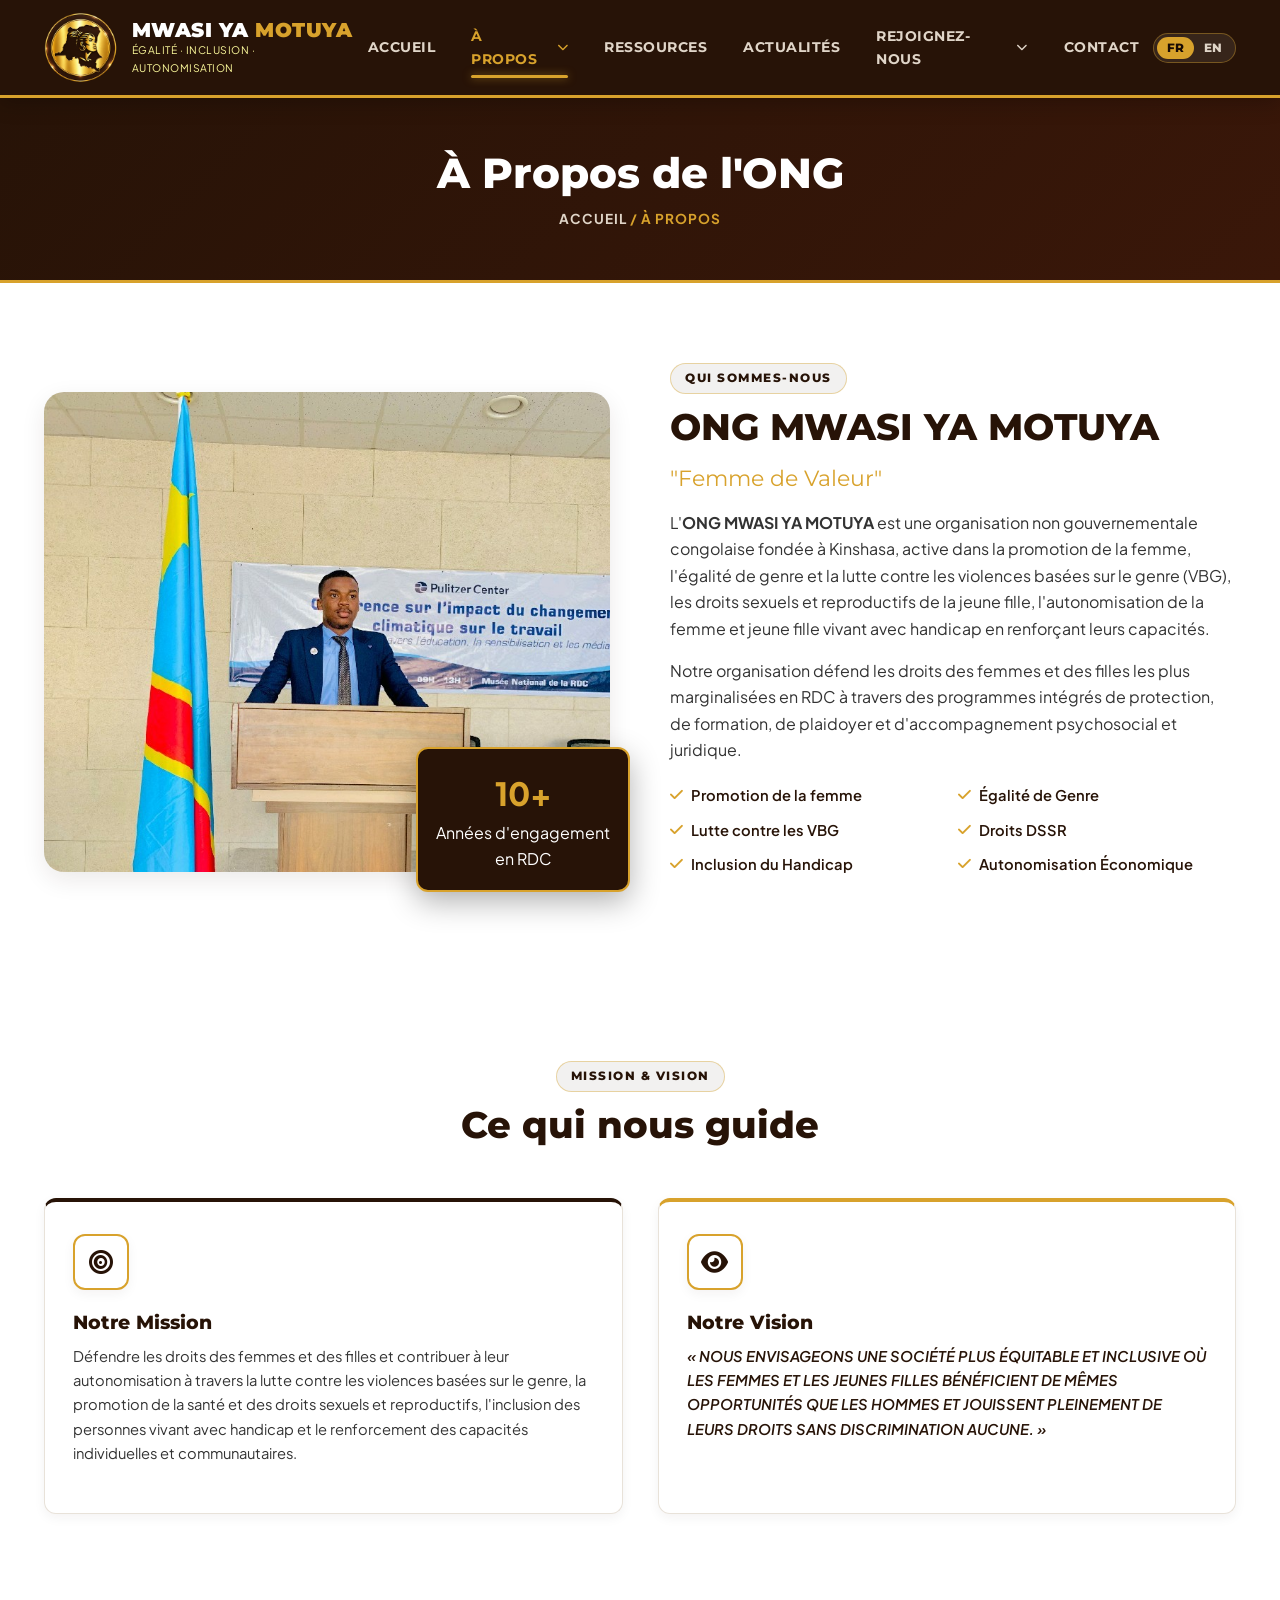
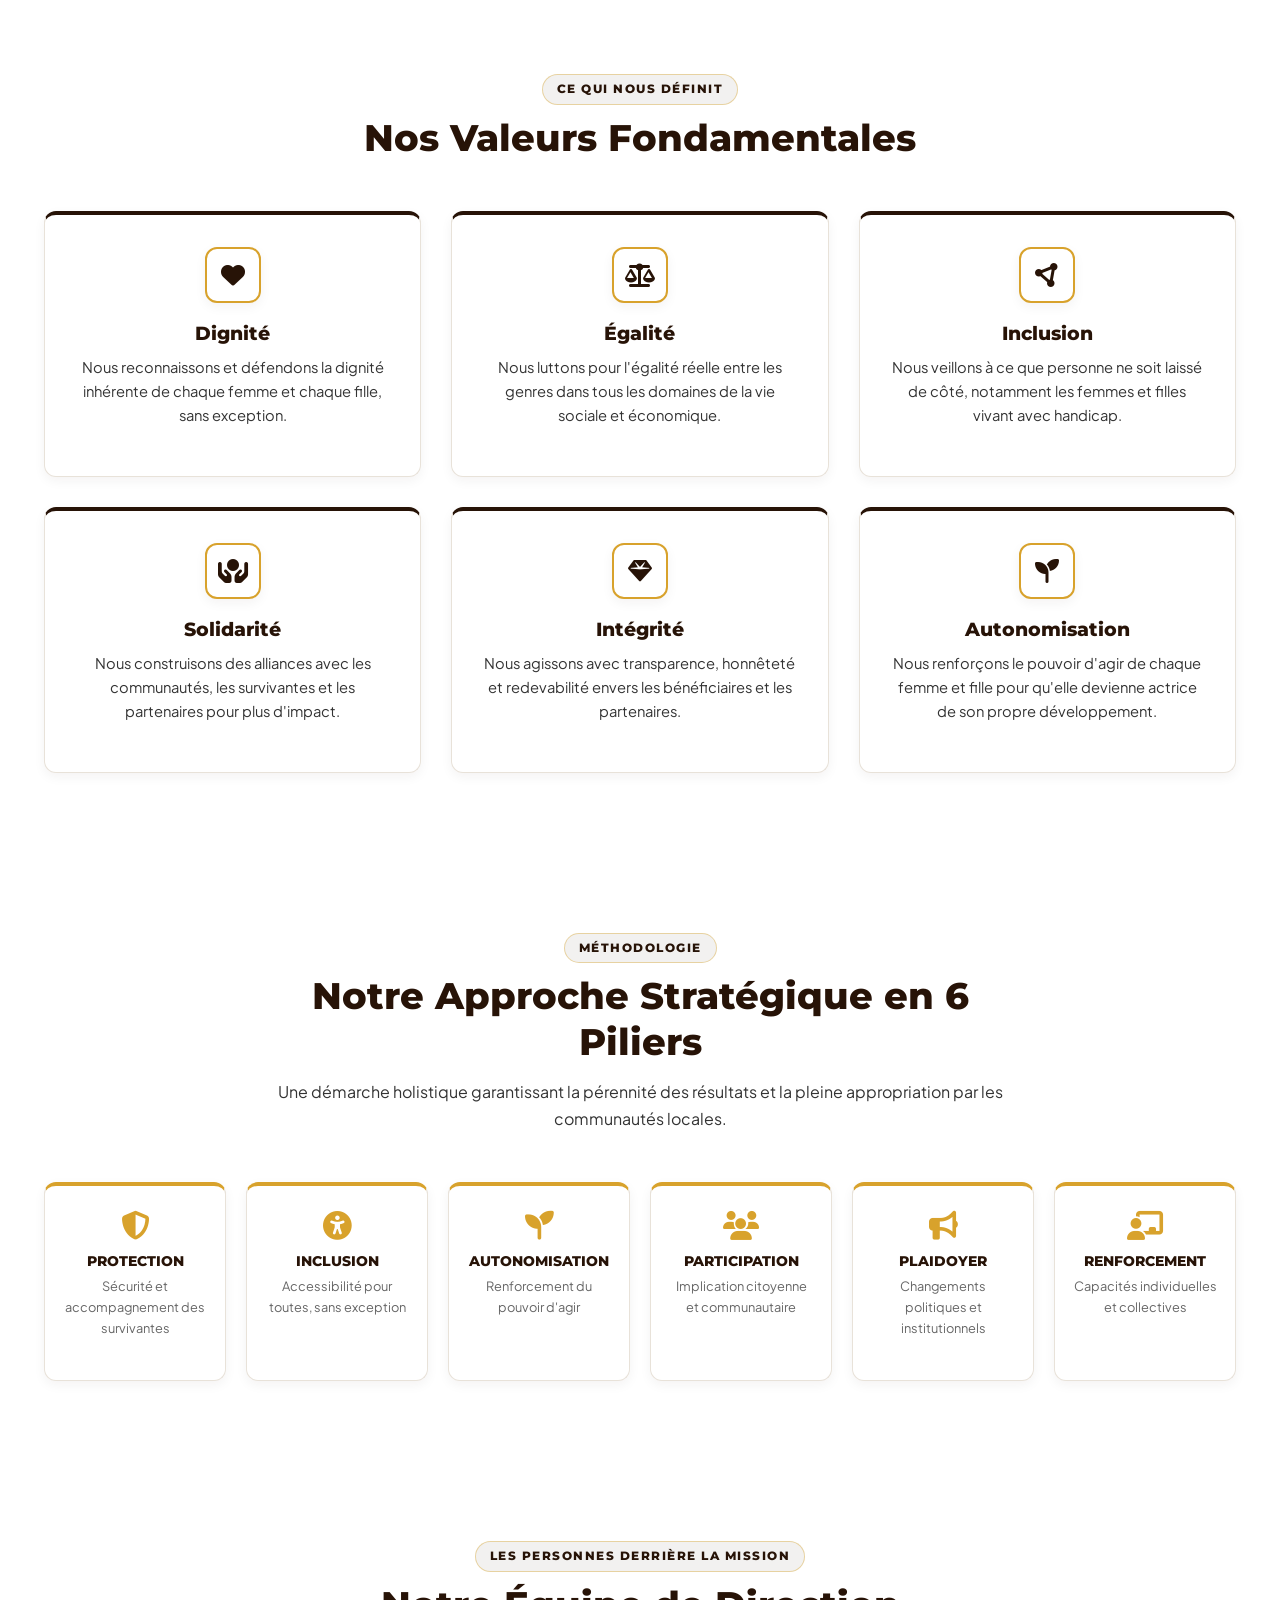
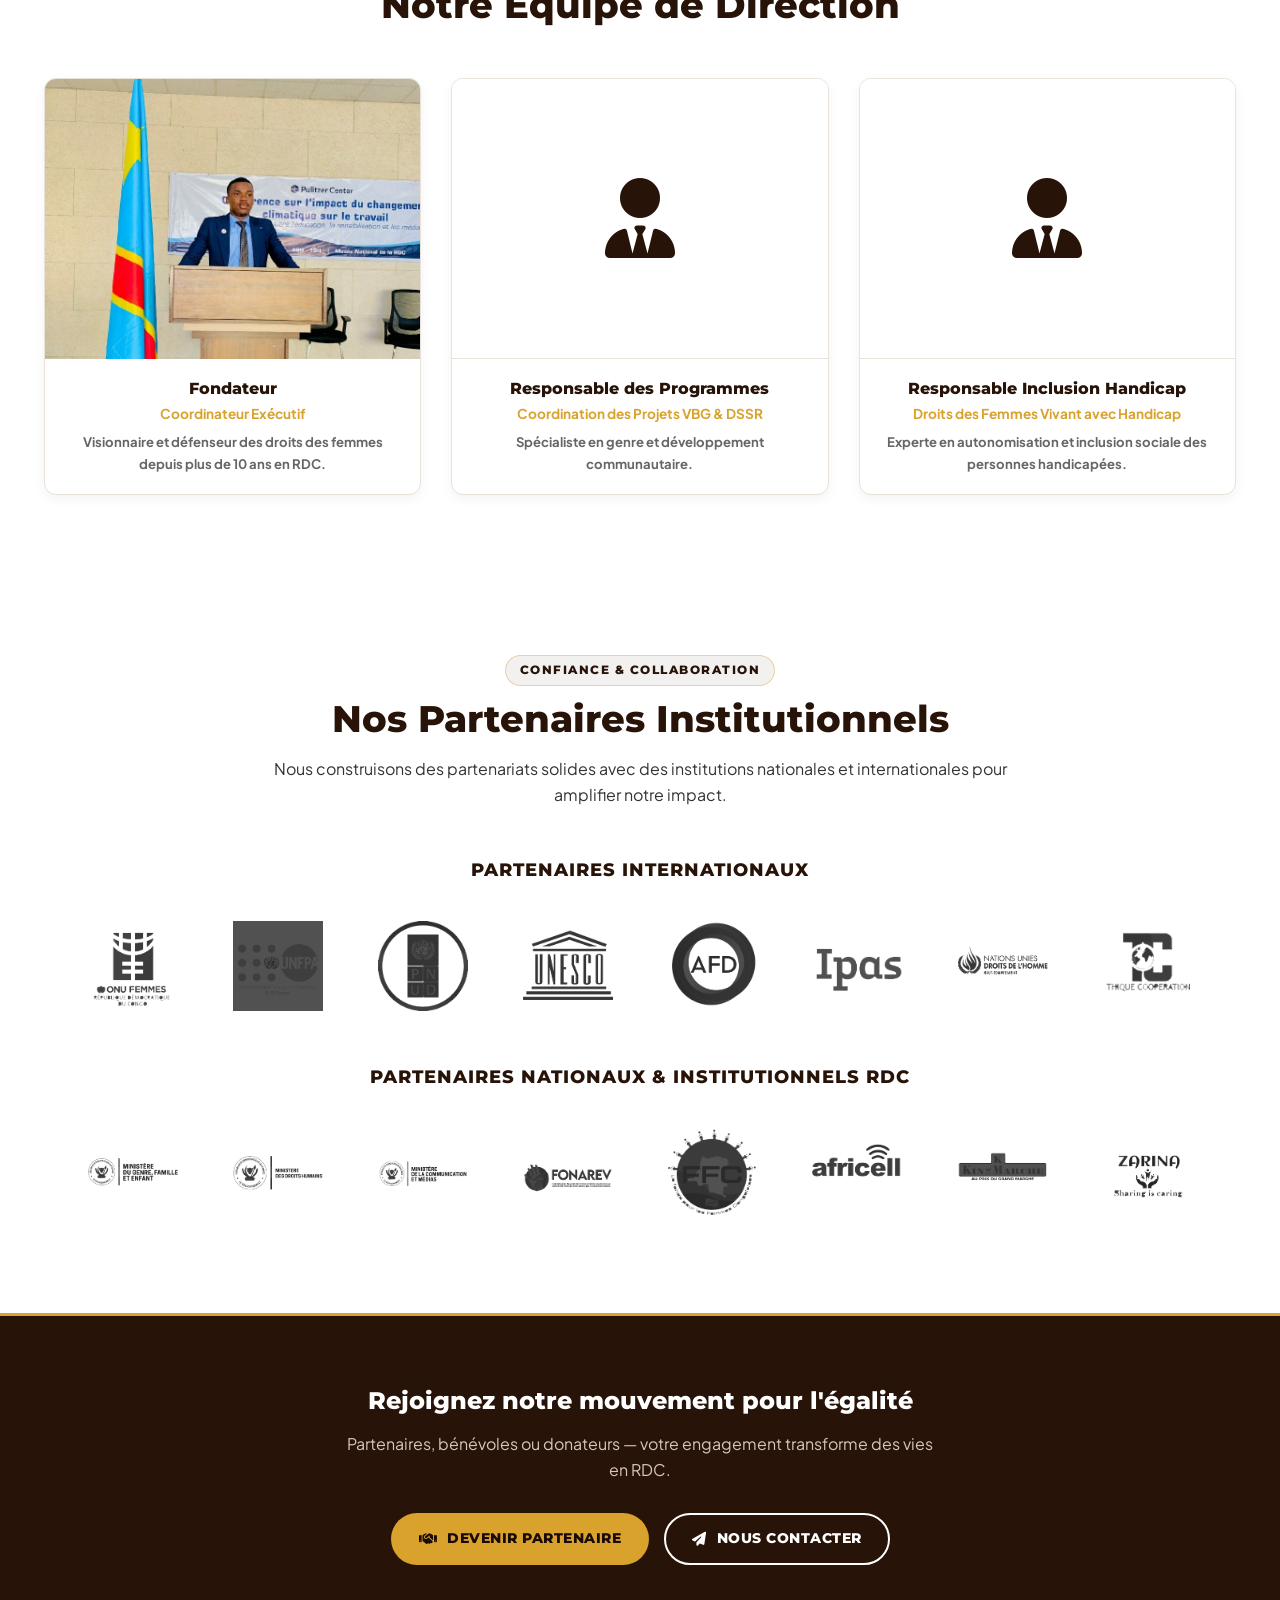
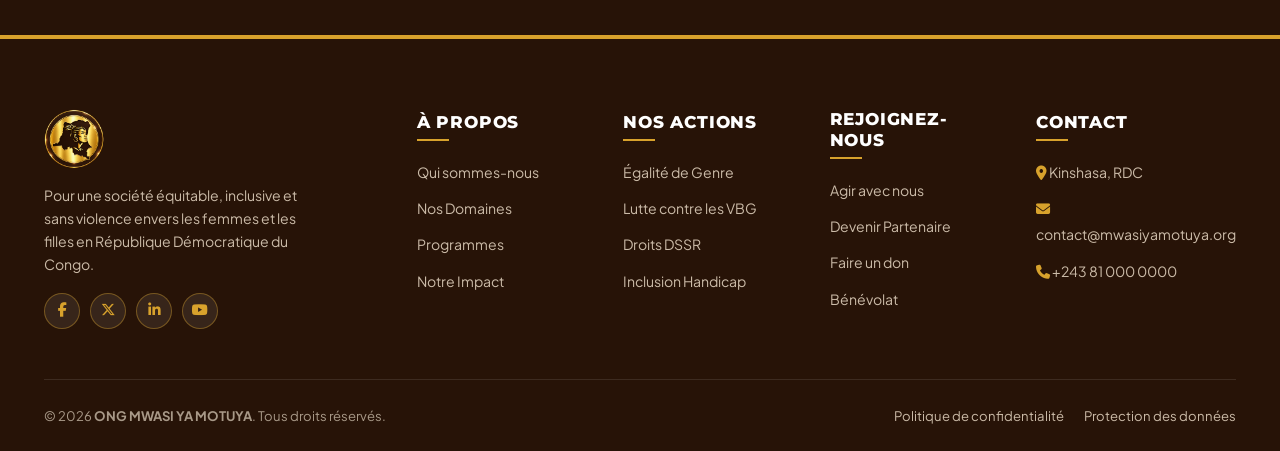
==== a-propos.html @ 6115a267 "Premier commit" ====
<!DOCTYPE html>
<html lang="fr">
<head>
  <meta charset="UTF-8">
  <meta name="viewport" content="width=device-width, initial-scale=1.0">
  <title>À Propos — ONG MWASI YA MOTUYA</title>
  <meta name="description" content="Découvrez l'histoire, la mission, la vision, les valeurs et l'équipe de l'ONG MWASI YA MOTUYA active pour les droits des femmes en RDC.">
  <link rel="icon" type="image/x-icon" href="ico/logo.ico">
  <link rel="preconnect" href="https://fonts.googleapis.com">
  <link rel="preconnect" href="https://fonts.gstatic.com" crossorigin>
  <link href="https://fonts.googleapis.com/css2?family=Montserrat:wght@400;500;600;700;800;900&family=Plus+Jakarta+Sans:wght@300;400;500;600;700&display=swap" rel="stylesheet">
  <link rel="stylesheet" href="https://cdnjs.cloudflare.com/ajax/libs/font-awesome/6.5.1/css/all.min.css">
  <link rel="stylesheet" href="css/styles.css">
  <link rel="stylesheet" href="css/components.css">
</head>
<body>

<!-- STICKY NAVBAR -->
<header class="site-header">
  <div class="container">
    <nav class="navbar">
      <a href="index.html" class="brand-logo">
        <img src="logo/logo.png" alt="ONG MWASI YA MOTUYA">
        <div>
          <div class="brand-title">MWASI YA <span>MOTUYA</span></div>
          <div style="font-size:0.65rem;color:var(--color-accent);text-transform:uppercase;letter-spacing:0.5px;">Égalité · Inclusion · Autonomisation</div>
        </div>
      </a>

      <ul class="nav-menu" id="navMenu">
        <li class="nav-item"><a href="index.html" class="nav-link">Accueil</a></li>
        
        <!-- MENU DROPDOWN À PROPOS -->
        <li class="nav-item has-dropdown">
          <a href="a-propos.html" class="nav-link active">
            À Propos <i class="fa-solid fa-chevron-down" style="font-size:0.7rem;margin-left:4px;"></i>
          </a>
          <ul class="dropdown-menu">
            <li><a href="a-propos.html" class="dropdown-link active">Qui sommes-nous</a></li>
            <li><a href="nos-domaines.html" class="dropdown-link">Nos Domaines</a></li>
            <li><a href="programmes.html" class="dropdown-link">Programmes</a></li>
            <li><a href="notre-impact.html" class="dropdown-link">Notre Impact</a></li>
          </ul>
        </li>

        <li class="nav-item"><a href="ressources.html" class="nav-link">Ressources</a></li>
        <li class="nav-item"><a href="actualites.html" class="nav-link">Actualités</a></li>
        
        <!-- MENU DROPDOWN REJOIGNEZ-NOUS -->
        <li class="nav-item has-dropdown">
          <a href="agir.html" class="nav-link">
            Rejoignez-nous <i class="fa-solid fa-chevron-down" style="font-size:0.7rem;margin-left:4px;"></i>
          </a>
          <ul class="dropdown-menu">
            <li><a href="agir.html" class="dropdown-link">Agir avec nous</a></li>
            <li><a href="partenaire.html" class="dropdown-link">Devenir Partenaire</a></li>
          </ul>
        </li>

        <li class="nav-item"><a href="contact.html" class="nav-link">Contact</a></li>
      </ul>

      <div style="display:flex;gap:12px;align-items:center;">
        <div class="lang-switcher">
          <button class="lang-btn active" data-lang="fr">FR</button>
          <button class="lang-btn" data-lang="en">EN</button>
        </div>
        <button class="mobile-toggle" id="mobileToggle" aria-label="Menu">
          <i class="fa-solid fa-bars"></i>
        </button>
      </div>
    </nav>
  </div>
</header>

<div class="page-banner">
  <div class="container">
    <h1>À Propos de l'ONG</h1>
    <div class="breadcrumb"><a href="index.html">Accueil</a> / À Propos</div>
  </div>
</div>

<!-- QUI SOMMES-NOUS -->
<section class="section-padding" id="qui">
  <div class="container">
    <div class="about-grid">
      <div class="about-img-wrap">
        <img src="img/Fondateur et Coordinateur exécutif.jpg" alt="Fondateur et Coordinateur Exécutif" style="height:480px;">
        <div class="about-badge">
          <span class="num">10+</span>
          <span>Années d'engagement<br>en RDC</span>
        </div>
      </div>
      <div>
        <span class="section-subtitle">Qui sommes-nous</span>
        <h2 class="section-title" style="text-align:left;">ONG MWASI YA MOTUYA<br><small style="font-size:0.6em;font-weight:400;color:var(--color-secondary);">"Femme de Valeur"</small></h2>
        <p>L'<strong>ONG MWASI YA MOTUYA</strong> est une organisation non gouvernementale congolaise fondée à Kinshasa, active dans la promotion de la femme, l'égalité de genre et la lutte contre les violences basées sur le genre (VBG), les droits sexuels et reproductifs de la jeune fille, l'autonomisation de la femme et jeune fille vivant avec handicap en renforçant leurs capacités.</p>
        <p>Notre organisation défend les droits des femmes et des filles les plus marginalisées en RDC à travers des programmes intégrés de protection, de formation, de plaidoyer et d'accompagnement psychosocial et juridique.</p>
        <ul class="about-check-list">
          <li><i class="fa-solid fa-check"></i> Promotion de la femme</li>
          <li><i class="fa-solid fa-check"></i> Égalité de Genre</li>
          <li><i class="fa-solid fa-check"></i> Lutte contre les VBG</li>
          <li><i class="fa-solid fa-check"></i> Droits DSSR</li>
          <li><i class="fa-solid fa-check"></i> Inclusion du Handicap</li>
          <li><i class="fa-solid fa-check"></i> Autonomisation Économique</li>
        </ul>
      </div>
    </div>
  </div>
</section>

<!-- MISSION & VISION -->
<section class="section-padding" id="mission">
  <div class="container">
    <div class="section-header">
      <span class="section-subtitle">Mission & Vision</span>
      <h2 class="section-title">Ce qui nous guide</h2>
    </div>
    <div class="grid-2">
      <div class="card-item" style="border-top:4px solid var(--color-primary);">
        <div class="card-icon"><i class="fa-solid fa-bullseye"></i></div>
        <h3>Notre Mission</h3>
        <p>Défendre les droits des femmes et des filles et contribuer à leur autonomisation à travers la lutte contre les violences basées sur le genre, la promotion de la santé et des droits sexuels et reproductifs, l'inclusion des personnes vivant avec handicap et le renforcement des capacités individuelles et communautaires.</p>
      </div>
      <div class="card-item" style="border-top:4px solid var(--color-secondary);">
        <div class="card-icon" style="border-color:var(--color-secondary);"><i class="fa-solid fa-eye"></i></div>
        <h3>Notre Vision</h3>
        <p style="font-style:italic;color:var(--color-text-dark);font-weight:600;">« NOUS ENVISAGEONS UNE SOCIÉTÉ PLUS ÉQUITABLE ET INCLUSIVE OÙ LES FEMMES ET LES JEUNES FILLES BÉNÉFICIENT DE MÊMES OPPORTUNITÉS QUE LES HOMMES ET JOUISSENT PLEINEMENT DE LEURS DROITS SANS DISCRIMINATION AUCUNE. »</p>
      </div>
    </div>
  </div>
</section>

<!-- VALEURS -->
<section class="section-padding" id="valeurs">
  <div class="container">
    <div class="section-header">
      <span class="section-subtitle">Ce qui nous définit</span>
      <h2 class="section-title">Nos Valeurs Fondamentales</h2>
    </div>
    <div class="grid-3">
      <div class="card-item" style="text-align:center;">
        <div class="card-icon" style="margin:0 auto 18px auto;"><i class="fa-solid fa-heart"></i></div>
        <h3>Dignité</h3>
        <p>Nous reconnaissons et défendons la dignité inhérente de chaque femme et chaque fille, sans exception.</p>
      </div>
      <div class="card-item" style="text-align:center;">
        <div class="card-icon" style="margin:0 auto 18px auto;"><i class="fa-solid fa-scale-balanced"></i></div>
        <h3>Égalité</h3>
        <p>Nous luttons pour l'égalité réelle entre les genres dans tous les domaines de la vie sociale et économique.</p>
      </div>
      <div class="card-item" style="text-align:center;">
        <div class="card-icon" style="margin:0 auto 18px auto;"><i class="fa-solid fa-circle-nodes"></i></div>
        <h3>Inclusion</h3>
        <p>Nous veillons à ce que personne ne soit laissé de côté, notamment les femmes et filles vivant avec handicap.</p>
      </div>
      <div class="card-item" style="text-align:center;">
        <div class="card-icon" style="margin:0 auto 18px auto;"><i class="fa-solid fa-hands-holding-circle"></i></div>
        <h3>Solidarité</h3>
        <p>Nous construisons des alliances avec les communautés, les survivantes et les partenaires pour plus d'impact.</p>
      </div>
      <div class="card-item" style="text-align:center;">
        <div class="card-icon" style="margin:0 auto 18px auto;"><i class="fa-solid fa-gem"></i></div>
        <h3>Intégrité</h3>
        <p>Nous agissons avec transparence, honnêteté et redevabilité envers les bénéficiaires et les partenaires.</p>
      </div>
      <div class="card-item" style="text-align:center;">
        <div class="card-icon" style="margin:0 auto 18px auto;"><i class="fa-solid fa-seedling"></i></div>
        <h3>Autonomisation</h3>
        <p>Nous renforçons le pouvoir d'agir de chaque femme et fille pour qu'elle devienne actrice de son propre développement.</p>
      </div>
    </div>
  </div>
</section>

<!-- APPROCHE EN 6 PILIERS -->
<section class="section-padding" id="approche">
  <div class="container">
    <div class="section-header">
      <span class="section-subtitle">Méthodologie</span>
      <h2 class="section-title">Notre Approche Stratégique en 6 Piliers</h2>
      <p>Une démarche holistique garantissant la pérennité des résultats et la pleine appropriation par les communautés locales.</p>
    </div>
    <div class="pillars-wrap">
      <div class="pillar-box"><i class="fa-solid fa-shield-halved"></i><h4>Protection</h4><p style="font-size:0.8rem;color:var(--color-text-muted);margin-top:6px;">Sécurité et accompagnement des survivantes</p></div>
      <div class="pillar-box"><i class="fa-solid fa-universal-access"></i><h4>Inclusion</h4><p style="font-size:0.8rem;color:var(--color-text-muted);margin-top:6px;">Accessibilité pour toutes, sans exception</p></div>
      <div class="pillar-box"><i class="fa-solid fa-seedling"></i><h4>Autonomisation</h4><p style="font-size:0.8rem;color:var(--color-text-muted);margin-top:6px;">Renforcement du pouvoir d'agir</p></div>
      <div class="pillar-box"><i class="fa-solid fa-users"></i><h4>Participation</h4><p style="font-size:0.8rem;color:var(--color-text-muted);margin-top:6px;">Implication citoyenne et communautaire</p></div>
      <div class="pillar-box"><i class="fa-solid fa-bullhorn"></i><h4>Plaidoyer</h4><p style="font-size:0.8rem;color:var(--color-text-muted);margin-top:6px;">Changements politiques et institutionnels</p></div>
      <div class="pillar-box"><i class="fa-solid fa-chalkboard-user"></i><h4>Renforcement</h4><p style="font-size:0.8rem;color:var(--color-text-muted);margin-top:6px;">Capacités individuelles et collectives</p></div>
    </div>
  </div>
</section>

<!-- ÉQUIPE -->
<section class="section-padding" id="equipe">
  <div class="container">
    <div class="section-header">
      <span class="section-subtitle">Les personnes derrière la mission</span>
      <h2 class="section-title">Notre Équipe de Direction</h2>
    </div>
    <div class="grid-3">
      <div class="team-card">
        <img src="img/Fondateur et Coordinateur exécutif.jpg" alt="Fondateur et Coordinateur Exécutif">
        <div class="team-card-info">
          <h4>Fondateur</h4>
          <p>Coordinateur Exécutif</p>
          <p style="font-size:0.82rem;color:var(--color-text-muted);margin-top:6px;">Visionnaire et défenseur des droits des femmes depuis plus de 10 ans en RDC.</p>
        </div>
      </div>
      <div class="team-card">
        <div style="height:280px;background:#ffffff;display:flex;align-items:center;justify-content:center;border-bottom:1px solid var(--border-light);">
          <i class="fa-solid fa-user-tie" style="font-size:5rem;color:var(--color-primary);"></i>
        </div>
        <div class="team-card-info">
          <h4>Responsable des Programmes</h4>
          <p>Coordination des Projets VBG & DSSR</p>
          <p style="font-size:0.82rem;color:var(--color-text-muted);margin-top:6px;">Spécialiste en genre et développement communautaire.</p>
        </div>
      </div>
      <div class="team-card">
        <div style="height:280px;background:#ffffff;display:flex;align-items:center;justify-content:center;border-bottom:1px solid var(--border-light);">
          <i class="fa-solid fa-user-tie" style="font-size:5rem;color:var(--color-primary);"></i>
        </div>
        <div class="team-card-info">
          <h4>Responsable Inclusion Handicap</h4>
          <p>Droits des Femmes Vivant avec Handicap</p>
          <p style="font-size:0.82rem;color:var(--color-text-muted);margin-top:6px;">Experte en autonomisation et inclusion sociale des personnes handicapées.</p>
        </div>
      </div>
    </div>
  </div>
</section>

<!-- PARTENAIRES -->
<section class="section-padding" id="partenaires">
  <div class="container">
    <div class="section-header">
      <span class="section-subtitle">Confiance & Collaboration</span>
      <h2 class="section-title">Nos Partenaires Institutionnels</h2>
      <p>Nous construisons des partenariats solides avec des institutions nationales et internationales pour amplifier notre impact.</p>
    </div>
    
    <div style="margin-bottom:40px;">
      <h3 style="color:var(--color-primary);font-size:1.1rem;text-transform:uppercase;letter-spacing:1px;margin-bottom:25px;text-align:center;">Partenaires Internationaux</h3>
      <div class="partners-grid-box">
        <div class="partner-card-logo"><img src="partenaire/logo onu femmes rdc.png" alt="ONU Femmes"></div>
        <div class="partner-card-logo"><img src="partenaire/logo unfpa.png" alt="UNFPA"></div>
        <div class="partner-card-logo"><img src="partenaire/pnud.png" alt="PNUD"></div>
        <div class="partner-card-logo"><img src="partenaire/logo-unesco.png" alt="UNESCO"></div>
        <div class="partner-card-logo"><img src="partenaire/AFD_logo.svg.png" alt="AFD"></div>
        <div class="partner-card-logo"><img src="partenaire/IPAS_Logo.png" alt="IPAS"></div>
        <div class="partner-card-logo"><img src="partenaire/logo nations unies droits de l homme.png" alt="UN Human Rights"></div>
        <div class="partner-card-logo"><img src="partenaire/logo thique cooperation.png" alt="Éthique Coopération"></div>
      </div>
    </div>

    <div>
      <h3 style="color:var(--color-primary);font-size:1.1rem;text-transform:uppercase;letter-spacing:1px;margin-bottom:25px;text-align:center;">Partenaires Nationaux & Institutionnels RDC</h3>
      <div class="partners-grid-box">
        <div class="partner-card-logo"><img src="partenaire/logo ministère du genre et famille rdc.png" alt="Ministère Genre RDC"></div>
        <div class="partner-card-logo"><img src="partenaire/logo-01-Min-Droits-Humains-RDC.png" alt="Min. Droits Humains"></div>
        <div class="partner-card-logo"><img src="partenaire/logo ministère communication rdc.png" alt="Min. Communication RDC"></div>
        <div class="partner-card-logo"><img src="partenaire/logo-fonarev.png" alt="FONAREV"></div>
        <div class="partner-card-logo"><img src="partenaire/logo ffc.png" alt="FFC"></div>
        <div class="partner-card-logo"><img src="partenaire/Logoafricell.png" alt="Africell"></div>
        <div class="partner-card-logo"><img src="partenaire/Logo_Kinmarche.png" alt="Kinmarche"></div>
        <div class="partner-card-logo"><img src="partenaire/logo zarina sharing is caring.png" alt="Zarina"></div>
      </div>
    </div>
  </div>
</section>

<!-- CTA BAND -->
<section class="cta-band">
  <div class="container">
    <h2>Rejoignez notre mouvement pour l'égalité</h2>
    <p>Partenaires, bénévoles ou donateurs — votre engagement transforme des vies en RDC.</p>
    <div style="display:flex;justify-content:center;gap:15px;flex-wrap:wrap;">
      <a href="partenaire.html" class="btn btn-gold"><i class="fa-solid fa-handshake"></i> Devenir partenaire</a>
      <a href="contact.html" class="btn btn-outline-light"><i class="fa-solid fa-paper-plane"></i> Nous contacter</a>
    </div>
  </div>
</section>

<!-- FOOTER -->
<footer class="site-footer">
  <div class="container">
    <div class="footer-grid">
      <div>
        <img src="logo/logo.png" alt="ONG MWASI YA MOTUYA" style="height:60px;margin-bottom:15px;">
        <p style="font-size:0.88rem;color:#cbbba8;max-width:280px;">Pour une société équitable, inclusive et sans violence envers les femmes et les filles en République Démocratique du Congo.</p>
        <div class="social-links" style="margin-top:15px;">
          <a href="#" class="social-btn"><i class="fa-brands fa-facebook-f"></i></a>
          <a href="#" class="social-btn"><i class="fa-brands fa-x-twitter"></i></a>
          <a href="#" class="social-btn"><i class="fa-brands fa-linkedin-in"></i></a>
          <a href="#" class="social-btn"><i class="fa-brands fa-youtube"></i></a>
        </div>
      </div>
      <div><h4>À Propos</h4><ul class="footer-links"><li><a href="a-propos.html">Qui sommes-nous</a></li><li><a href="nos-domaines.html">Nos Domaines</a></li><li><a href="programmes.html">Programmes</a></li><li><a href="notre-impact.html">Notre Impact</a></li></ul></div>
      <div><h4>Nos Actions</h4><ul class="footer-links"><li><a href="nos-domaines.html">Égalité de Genre</a></li><li><a href="nos-domaines.html#vbg">Lutte contre les VBG</a></li><li><a href="nos-domaines.html#dssr">Droits DSSR</a></li><li><a href="nos-domaines.html#handicap">Inclusion Handicap</a></li></ul></div>
      <div><h4>Rejoignez-nous</h4><ul class="footer-links"><li><a href="agir.html">Agir avec nous</a></li><li><a href="partenaire.html">Devenir Partenaire</a></li><li><a href="agir.html#don">Faire un don</a></li><li><a href="agir.html#benevole">Bénévolat</a></li></ul></div>
      <div><h4>Contact</h4><ul class="footer-links"><li><a href="contact.html"><i class="fa-solid fa-location-dot" style="color:var(--color-secondary);"></i> Kinshasa, RDC</a></li><li><a href="mailto:contact@mwasiyamotuya.org"><i class="fa-solid fa-envelope" style="color:var(--color-secondary);"></i> contact@mwasiyamotuya.org</a></li><li><a href="tel:+243810000000"><i class="fa-solid fa-phone" style="color:var(--color-secondary);"></i> +243 81 000 0000</a></li></ul></div>
    </div>
    <div class="footer-bottom">
      <span>© 2026 <strong>ONG MWASI YA MOTUYA</strong>. Tous droits réservés.</span>
      <div style="display:flex;gap:20px;flex-wrap:wrap;"><a href="#" style="color:#cbbba8;font-size:0.82rem;">Politique de confidentialité</a><a href="#" style="color:#cbbba8;font-size:0.82rem;">Protection des données</a></div>
    </div>
  </div>
</footer>
<script src="js/main.js"></script>
</body>
</html>
---- css/styles.css ----
/* ==========================================================================
   ONG MWASI YA MOTUYA — MAIN DESIGN SYSTEM & STYLES (PANZI STYLE)
   ========================================================================== */

:root {
  /* COLOR PALETTE */
  --color-primary: #271307;      /* Dominant deep ebony brown */
  --color-primary-dark: #190b04; /* Darker primary for contrast */
  --color-secondary: #d8a22c;    /* Gold secondary */
  --color-secondary-light: #e5b74c;
  --color-accent: #fcf99b;       /* Soft bright yellow accent */

  /* NEUTRALS — WHITE BACKGROUND CONSTRAINTS */
  --color-bg-page: #ffffff;      /* Pure white for all pages */
  --color-bg-alt: #ffffff;       /* Enforced white across all sections */
  --color-bg-card: #ffffff;      /* White card backgrounds */
  
  --color-text-dark: #271307;    /* Deep ebony text for maximum legibility */
  --color-text-body: #333333;    /* Clean dark grey body text */
  --color-text-muted: #666666;   /* Subtle muted text */
  --color-text-light: #ffffff;   /* Text on dark headers/footers */

  --border-light: #e8e2d9;
  --border-gold: rgba(216, 162, 44, 0.4);

  /* TYPOGRAPHY */
  --font-heading: 'Montserrat', -apple-system, sans-serif;
  --font-body: 'Plus Jakarta Sans', -apple-system, sans-serif;

  /* RADIUS & SHADOWS */
  --radius-sm: 6px;
  --radius-md: 12px;
  --radius-lg: 20px;
  --radius-full: 9999px;

  --shadow-sm: 0 4px 12px rgba(39, 19, 7, 0.05);
  --shadow-md: 0 8px 24px rgba(39, 19, 7, 0.09);
  --shadow-lg: 0 16px 40px rgba(39, 19, 7, 0.15);
  --shadow-dark: 0 10px 30px rgba(0, 0, 0, 0.3);

  --transition: all 0.3s cubic-bezier(0.4, 0, 0.2, 1);
}

/* RESET */
*, *::before, *::after {
  box-sizing: border-box;
  margin: 0;
  padding: 0;
}

html {
  scroll-behavior: smooth;
  font-size: 16px;
}

body {
  font-family: var(--font-body);
  background-color: var(--color-bg-page) !important;
  color: var(--color-text-body);
  line-height: 1.65;
  overflow-x: hidden;
}

h1, h2, h3, h4, h5, h6 {
  font-family: var(--font-heading);
  color: var(--color-primary);
  font-weight: 800;
  line-height: 1.25;
}

p {
  margin-bottom: 1rem;
}

a {
  color: var(--color-primary);
  text-decoration: none;
  transition: var(--transition);
}

img {
  max-width: 100%;
  height: auto;
  display: block;
}

.container {
  width: 100%;
  max-width: 1240px;
  margin: 0 auto;
  padding: 0 24px;
}

.section-padding {
  padding: 80px 0;
  background-color: #ffffff !important;
}

.bg-alt, .bg-dark {
  background-color: #ffffff !important;
  color: var(--color-text-body) !important;
}

.bg-dark h1, .bg-dark h2, .bg-dark h3, .bg-dark h4 {
  color: var(--color-primary) !important;
}

.bg-dark p {
  color: var(--color-text-body) !important;
}

/* ==========================================================================
   HEADER & NAVBAR (DARK PRIMARY BRANDING — LARGER LOGO)
   ========================================================================== */
.site-header {
  background-color: var(--color-primary);
  position: sticky;
  top: 0;
  z-index: 1000;
  box-shadow: 0 4px 20px rgba(0, 0, 0, 0.25);
  border-bottom: 3px solid var(--color-secondary);
}

.navbar {
  display: flex;
  align-items: center;
  justify-content: space-between;
  height: 95px; /* Increased header height for larger logo */
}

.brand-logo {
  display: flex;
  align-items: center;
  gap: 14px;
}

/* LARGER LOGO ON DESKTOP */
.brand-logo img {
  height: 72px; /* Increased logo size */
  width: auto;
  object-fit: contain;
  transition: transform 0.3s ease;
}

.brand-logo:hover img {
  transform: scale(1.05);
}

.brand-title {
  font-family: var(--font-heading);
  font-weight: 900;
  font-size: 1.25rem;
  color: #ffffff;
  letter-spacing: 0.5px;
  line-height: 1.1;
}

.brand-title span {
  color: var(--color-secondary);
}

/* DESKTOP NAV MENU */
.nav-menu {
  display: flex;
  align-items: center;
  gap: 8px;
  list-style: none;
}

.nav-item {
  position: relative;
}

.nav-link {
  font-family: var(--font-heading);
  font-size: 0.85rem;
  font-weight: 700;
  color: #e0d5c8;
  padding: 10px 14px;
  border-radius: var(--radius-sm);
  text-transform: uppercase;
  letter-spacing: 0.5px;
  position: relative;
  display: inline-flex;
  align-items: center;
  gap: 6px;
  transition: color 0.3s ease;
}

/* ELEGANT ANIMATED HOVER LINE FOR MENU */
.nav-link::after {
  content: '';
  position: absolute;
  bottom: 2px;
  left: 14px;
  right: 14px;
  height: 3px;
  background-color: var(--color-secondary);
  border-radius: 2px;
  transform: scaleX(0);
  transform-origin: right;
  transition: transform 0.3s cubic-bezier(0.65, 0, 0.35, 1);
  box-shadow: 0 0 8px rgba(216, 162, 44, 0.6);
}

.nav-link:hover, .nav-link.active {
  color: var(--color-secondary);
}

.nav-link:hover::after, .nav-link.active::after {
  transform: scaleX(1);
  transform-origin: left;
}

/* DROPDOWN MENU FOR À PROPOS & REJOIGNEZ-NOUS */
.dropdown-menu {
  position: absolute;
  top: 100%;
  left: 0;
  min-width: 230px;
  background: var(--color-primary);
  border: 1px solid var(--border-gold);
  border-top: 3px solid var(--color-secondary);
  border-radius: 0 0 var(--radius-md) var(--radius-md);
  box-shadow: var(--shadow-dark);
  padding: 10px 0;
  list-style: none;
  opacity: 0;
  visibility: hidden;
  transform: translateY(10px);
  transition: var(--transition);
  z-index: 1100;
}

.nav-item.has-dropdown:hover .dropdown-menu {
  opacity: 1;
  visibility: visible;
  transform: translateY(0);
}

.dropdown-link {
  display: block;
  padding: 10px 20px;
  font-family: var(--font-heading);
  font-size: 0.82rem;
  font-weight: 700;
  color: #e0d5c8;
  text-transform: uppercase;
  letter-spacing: 0.5px;
  transition: var(--transition);
  position: relative;
}

.dropdown-link::before {
  content: '';
  position: absolute;
  left: 0;
  top: 50%;
  transform: translateY(-50%);
  width: 4px;
  height: 0;
  background-color: var(--color-secondary);
  transition: height 0.3s ease;
}

.dropdown-link:hover, .dropdown-link.active {
  color: var(--color-secondary);
  background: rgba(216, 162, 44, 0.08);
  padding-left: 26px;
}

.dropdown-link:hover::before, .dropdown-link.active::before {
  height: 70%;
}

/* LANGUAGE SWITCHER */
.lang-switcher {
  display: flex;
  align-items: center;
  background: rgba(255, 255, 255, 0.08);
  border: 1px solid var(--border-gold);
  border-radius: var(--radius-full);
  padding: 3px;
}

.lang-btn {
  background: none;
  border: none;
  color: #e0d5c8;
  font-family: var(--font-heading);
  font-size: 0.72rem;
  font-weight: 800;
  padding: 4px 10px;
  border-radius: var(--radius-full);
  cursor: pointer;
  transition: var(--transition);
}

.lang-btn.active {
  background: var(--color-secondary);
  color: var(--color-primary-dark);
}

.mobile-toggle {
  display: none;
  background: none;
  border: none;
  color: var(--color-secondary);
  font-size: 1.6rem;
  cursor: pointer;
  padding: 5px;
}

/* ==========================================================================
   HERO BANNER
   ========================================================================== */
.hero-banner {
  position: relative;
  background: linear-gradient(135deg, rgba(39, 19, 7, 0.92) 0%, rgba(20, 8, 2, 0.95) 100%), url('../img/7.jpg') center/cover no-repeat;
  min-height: 75vh;
  display: flex;
  align-items: center;
  color: #ffffff;
  border-bottom: 4px solid var(--color-secondary);
  padding: 60px 0;
}

.hero-content {
  max-width: 900px;
}

.hero-tag {
  display: inline-block;
  background: rgba(216, 162, 44, 0.15);
  border: 1px solid var(--color-secondary);
  color: var(--color-accent);
  font-size: 0.78rem;
  font-weight: 700;
  text-transform: uppercase;
  letter-spacing: 1.5px;
  padding: 6px 16px;
  border-radius: var(--radius-full);
  margin-bottom: 20px;
}

.hero-title {
  font-size: clamp(1.8rem, 4vw, 3.1rem);
  color: #ffffff;
  margin-bottom: 24px;
  line-height: 1.18;
}

.hero-quote-card {
  background: rgba(255, 255, 255, 0.06);
  backdrop-filter: blur(8px);
  border-left: 4px solid var(--color-secondary);
  padding: 24px;
  border-radius: 0 var(--radius-md) var(--radius-md) 0;
  margin-bottom: 30px;
}

.hero-quote-card p {
  font-size: clamp(0.95rem, 1.8vw, 1.15rem);
  color: #f5eedc;
  font-weight: 600;
  font-style: italic;
  line-height: 1.5;
  margin: 0;
}

.hero-buttons {
  display: flex;
  gap: 15px;
  flex-wrap: wrap;
}

/* BUTTONS */
.btn {
  display: inline-flex;
  align-items: center;
  gap: 10px;
  font-family: var(--font-heading);
  font-size: 0.88rem;
  font-weight: 800;
  padding: 12px 26px;
  border-radius: var(--radius-full);
  text-transform: uppercase;
  letter-spacing: 0.5px;
  cursor: pointer;
  transition: var(--transition);
  border: 2px solid transparent;
}

.btn-gold {
  background: var(--color-secondary);
  color: var(--color-primary-dark);
}

.btn-gold:hover {
  background: var(--color-secondary-light);
  transform: translateY(-2px);
  box-shadow: 0 6px 20px rgba(216, 162, 44, 0.4);
}

.btn-primary {
  background: var(--color-primary);
  color: #ffffff;
}

.btn-primary:hover {
  background: #3b1c0b;
  transform: translateY(-2px);
  box-shadow: 0 6px 20px rgba(39, 19, 7, 0.3);
}

.btn-outline-light {
  background: transparent;
  border-color: #ffffff;
  color: #ffffff;
}

.btn-outline-light:hover {
  background: #ffffff;
  color: var(--color-primary);
}

.btn-outline-dark {
  background: transparent;
  border-color: var(--color-primary);
  color: var(--color-primary);
}

.btn-outline-dark:hover {
  background: var(--color-primary);
  color: #ffffff;
}

/* ==========================================================================
   PAGE BANNER (FOR SECONDARY PAGES)
   ========================================================================== */
.page-banner {
  background: linear-gradient(135deg, var(--color-primary) 0%, #3a1709 100%);
  border-bottom: 3px solid var(--color-secondary);
  padding: 50px 0;
  color: #ffffff;
  text-align: center;
}

.page-banner h1 {
  color: #ffffff;
  font-size: clamp(1.8rem, 3.5vw, 2.6rem);
  margin-bottom: 8px;
}

.breadcrumb {
  font-size: 0.85rem;
  color: var(--color-secondary);
  font-weight: 700;
  text-transform: uppercase;
  letter-spacing: 1px;
}

.breadcrumb a {
  color: #e0d5c8;
}

/* ==========================================================================
   SECTION HEADERS
   ========================================================================== */
.section-header {
  text-align: center;
  max-width: 750px;
  margin: 0 auto 50px auto;
}

.section-subtitle {
  display: inline-block;
  font-family: var(--font-heading);
  font-size: 0.78rem;
  font-weight: 800;
  color: var(--color-primary);
  text-transform: uppercase;
  letter-spacing: 1.5px;
  background: rgba(39, 19, 7, 0.06);
  padding: 4px 14px;
  border-radius: var(--radius-full);
  margin-bottom: 10px;
  border: 1px solid var(--border-gold);
}

.section-title {
  font-size: clamp(1.6rem, 3vw, 2.3rem);
  color: var(--color-primary);
  margin-bottom: 14px;
}

/* ==========================================================================
   GRID LAYOUTS & CARDS (WHITE BACKGROUND ONLY)
   ========================================================================== */
.grid-3 {
  display: grid;
  grid-template-columns: repeat(auto-fit, minmax(310px, 1fr));
  gap: 30px;
}

.grid-2 {
  display: grid;
  grid-template-columns: repeat(auto-fit, minmax(420px, 1fr));
  gap: 35px;
}

.card-item {
  background: #ffffff;
  border: 1px solid var(--border-light);
  border-top: 4px solid var(--color-primary);
  border-radius: var(--radius-md);
  padding: 32px 28px;
  box-shadow: var(--shadow-sm);
  transition: var(--transition);
}

.card-item:hover {
  transform: translateY(-6px);
  box-shadow: var(--shadow-md);
  border-top-color: var(--color-secondary);
}

.card-icon {
  width: 56px;
  height: 56px;
  background: #ffffff;
  border: 2px solid var(--color-secondary);
  border-radius: var(--radius-md);
  display: flex;
  align-items: center;
  justify-content: center;
  color: var(--color-primary);
  font-size: 1.5rem;
  margin-bottom: 20px;
  box-shadow: var(--shadow-sm);
}

.card-item h3 {
  font-size: 1.2rem;
  margin-bottom: 10px;
  color: var(--color-primary);
}

.card-item p {
  color: var(--color-text-body);
  font-size: 0.92rem;
}

/* ==========================================================================
   PARTNERS TICKER & PARTNERS GRID — LARGE LOGOS IN BLACK (COLOR ON HOVER)
   ========================================================================== */
.partners-ticker {
  background: #ffffff;
  padding: 40px 0;
  border-top: 1px solid var(--border-light);
  border-bottom: 1px solid var(--border-light);
  overflow: hidden;
}

.partners-track {
  display: flex;
  gap: 50px;
  align-items: center;
  width: max-content;
  animation: scrollTicker 30s linear infinite;
}

.partners-track:hover {
  animation-play-state: paused;
}

@keyframes scrollTicker {
  0% { transform: translateX(0); }
  100% { transform: translateX(-50%); }
}

.partner-logo {
  display: flex;
  align-items: center;
  justify-content: center;
  padding: 10px 15px;
  background: transparent !important;
  border: none !important;
  box-shadow: none !important;
}

.partner-logo img {
  max-height: 85px;
  width: auto;
  object-fit: contain;
  filter: grayscale(100%) brightness(0.2);
  opacity: 0.85;
  transition: all 0.4s ease;
}

.partner-logo:hover img {
  filter: none;
  opacity: 1;
  transform: scale(1.12);
}

/* ==========================================================================
   FOOTER (DARK PRIMARY BRANDING — TITLES FORCED WHITE)
   ========================================================================== */
.site-footer {
  background: var(--color-primary);
  color: #ffffff;
  padding: 70px 0 25px 0;
  border-top: 4px solid var(--color-secondary);
}

.footer-grid {
  display: grid;
  grid-template-columns: 2fr repeat(4, 1fr);
  gap: 40px;
  margin-bottom: 50px;
}

.site-footer h4 {
  color: #ffffff !important;
  font-size: 1.05rem;
  margin-bottom: 18px;
  text-transform: uppercase;
  letter-spacing: 0.8px;
  position: relative;
  display: inline-block;
}

.site-footer h4::after {
  content: '';
  display: block;
  width: 32px;
  height: 2px;
  background-color: var(--color-secondary);
  margin-top: 6px;
}

.footer-links {
  list-style: none;
}

.footer-links li {
  margin-bottom: 10px;
}

.footer-links a {
  color: #cbbba8;
  font-size: 0.88rem;
  transition: var(--transition);
}

.footer-links a:hover {
  color: var(--color-secondary);
  padding-left: 4px;
}

.footer-bottom {
  border-top: 1px solid rgba(255, 255, 255, 0.1);
  padding-top: 25px;
  display: flex;
  justify-content: space-between;
  align-items: center;
  font-size: 0.82rem;
  color: #a89988;
  flex-wrap: wrap;
  gap: 15px;
}

/* ==========================================================================
   RESPONSIVE DESIGN & MOBILE DROPDOWN (INCREASED LOGO SIZE FOR TABLET & MOBILE)
   ========================================================================== */
@media (max-width: 1024px) {
  .footer-grid {
    grid-template-columns: 1fr 1fr;
  }
}

@media (max-width: 868px) {
  .navbar {
    height: 85px; /* Larger navbar height for mobile/tablet */
  }

  .brand-logo img {
    height: 60px; /* Larger logo for mobile/tablet */
  }

  .brand-title {
    font-size: 1.1rem;
  }

  .mobile-toggle {
    display: block;
  }

  .nav-menu {
    position: fixed;
    top: 85px;
    left: 0;
    width: 100%;
    background: var(--color-primary);
    border-bottom: 4px solid var(--color-secondary);
    flex-direction: column;
    align-items: stretch;
    padding: 20px;
    gap: 0;
    max-height: calc(100vh - 85px);
    overflow-y: auto;
    opacity: 0;
    visibility: hidden;
    transform: translateY(-10px);
    transition: var(--transition);
    box-shadow: var(--shadow-dark);
  }

  .nav-menu.active {
    opacity: 1;
    visibility: visible;
    transform: translateY(0);
  }

  .nav-link {
    padding: 14px 18px;
    width: 100%;
    font-size: 0.95rem;
    border-bottom: 1px solid rgba(255, 255, 255, 0.05);
  }

  .nav-link::after {
    display: none;
  }

  /* SUB-MENU MOBILE : STRICTEMENT MASQUÉ PAR DÉFAUT */
  .nav-item.has-dropdown > .nav-link {
    justify-content: space-between;
    width: 100%;
    cursor: pointer;
  }

  .nav-item.has-dropdown > .nav-link i.fa-chevron-down {
    transition: transform 0.3s ease;
  }

  .nav-item.has-dropdown .dropdown-menu {
    display: none !important;
    position: static;
    opacity: 0;
    visibility: hidden;
    box-shadow: none;
    border: none;
    border-left: 3px solid var(--color-secondary);
    margin: 6px 0 6px 15px;
    padding: 4px 0;
    background: rgba(0, 0, 0, 0.25);
    border-radius: var(--radius-sm);
  }

  /* UNIQUEMENT LORSQU'IL EST OUVERT PAR CLIC (CLASSE .open) */
  .nav-item.has-dropdown.open .dropdown-menu {
    display: block !important;
    opacity: 1;
    visibility: visible;
    animation: fadeInDropdown 0.3s ease forwards;
  }

  .nav-item.has-dropdown.open > .nav-link i.fa-chevron-down {
    transform: rotate(180deg);
    color: var(--color-secondary);
  }
}

@keyframes fadeInDropdown {
  from { opacity: 0; transform: translateY(-6px); }
  to { opacity: 1; transform: translateY(0); }
}
---- css/components.css ----
/* ==========================================================================
   IMPACT SECTION COUNTERS (DARK BRANDING BAND)
   ========================================================================== */
.impact-band {
  background-color: var(--color-primary) !important;
  padding: 70px 0;
  border-top: 3px solid var(--color-secondary);
  border-bottom: 3px solid var(--color-secondary);
}

.impact-grid {
  display: grid;
  grid-template-columns: repeat(auto-fit, minmax(160px, 1fr));
  gap: 30px;
  text-align: center;
}

.impact-stat {
  color: #ffffff;
}

.impact-stat .icon {
  font-size: 1.8rem;
  color: var(--color-secondary);
  margin-bottom: 10px;
}

.impact-stat .counter {
  font-family: var(--font-heading);
  font-size: 2.5rem;
  font-weight: 800;
  color: var(--color-accent);
  line-height: 1;
  margin-bottom: 6px;
}

.impact-stat .label {
  font-size: 0.88rem;
  color: #e0d5c8;
  font-weight: 600;
}

/* ==========================================================================
   APPROACH PILLARS
   ========================================================================== */
.pillars-wrap {
  display: grid;
  grid-template-columns: repeat(auto-fit, minmax(170px, 1fr));
  gap: 20px;
  margin-top: 40px;
}

.pillar-box {
  background: #ffffff;
  border: 1px solid var(--border-light);
  border-top: 4px solid var(--color-secondary);
  border-radius: var(--radius-md);
  padding: 25px 18px;
  text-align: center;
  box-shadow: var(--shadow-sm);
  transition: var(--transition);
}

.pillar-box:hover {
  border-top-color: var(--color-primary);
  transform: translateY(-4px);
  box-shadow: var(--shadow-md);
}

.pillar-box i {
  font-size: 1.8rem;
  color: var(--color-secondary);
  margin-bottom: 12px;
}

.pillar-box h4 {
  font-size: 0.9rem;
  font-weight: 800;
  text-transform: uppercase;
  color: var(--color-primary);
}

/* ==========================================================================
   FEATURE STRIP (ENFORCED WHITE BACKGROUND)
   ========================================================================== */
.feature-strip {
  background: #ffffff !important;
  padding: 45px 0;
  border-bottom: 1px solid var(--border-light);
}

.feature-strip-grid {
  display: grid;
  grid-template-columns: repeat(auto-fit, minmax(220px, 1fr));
  gap: 25px;
}

.feature-item {
  display: flex;
  gap: 15px;
  align-items: flex-start;
}

.feature-item .icon-wrap {
  width: 52px;
  height: 52px;
  min-width: 52px;
  background: #ffffff;
  border: 2px solid var(--color-secondary);
  border-radius: var(--radius-md);
  display: flex;
  align-items: center;
  justify-content: center;
  color: var(--color-primary);
  font-size: 1.3rem;
  box-shadow: var(--shadow-sm);
}

.feature-item h4 {
  font-size: 1.05rem;
  margin-bottom: 4px;
  color: var(--color-primary);
}

.feature-item p {
  font-size: 0.85rem;
  margin: 0;
  color: var(--color-text-body);
}

/* ==========================================================================
   VBG SECTION (SPECIAL BRAND CARD ON WHITE PAGE)
   ========================================================================== */
.vbg-section {
  background: #ffffff !important;
}

.vbg-grid {
  display: grid;
  grid-template-columns: 1.2fr 0.8fr;
  gap: 40px;
  align-items: center;
}

.vbg-card {
  background: var(--color-primary);
  border: 2px solid var(--color-secondary);
  border-radius: var(--radius-md);
  padding: 35px;
  box-shadow: var(--shadow-md);
}

.vbg-badge {
  background: #d9534f;
  color: #fff;
  font-size: 0.75rem;
  font-weight: 800;
  padding: 4px 14px;
  border-radius: var(--radius-full);
  text-transform: uppercase;
  display: inline-block;
  margin-bottom: 14px;
}

.vbg-card h2 {
  color: #ffffff !important;
  margin-bottom: 18px;
}

.vbg-service-list {
  display: grid;
  grid-template-columns: 1fr 1fr;
  gap: 12px;
  margin: 20px 0 30px 0;
}

.vbg-service-item {
  display: flex;
  align-items: center;
  gap: 8px;
  font-size: 0.9rem;
  color: #e8e8e8;
}

.vbg-service-item i {
  color: var(--color-secondary);
}

.vbg-img {
  width: 100%;
  border-radius: var(--radius-md);
  border: 2px solid var(--color-secondary);
  object-fit: cover;
  max-height: 420px;
  box-shadow: var(--shadow-md);
}

/* ==========================================================================
   ABOUT GRID
   ========================================================================== */
.about-grid {
  display: grid;
  grid-template-columns: 1fr 1fr;
  gap: 60px;
  align-items: center;
}

.about-img-wrap {
  position: relative;
}

.about-img-wrap img {
  width: 100%;
  border-radius: var(--radius-lg);
  box-shadow: var(--shadow-md);
  object-fit: cover;
}

.about-badge {
  position: absolute;
  bottom: -20px;
  right: -20px;
  background: var(--color-primary);
  border: 2px solid var(--color-secondary);
  border-radius: var(--radius-md);
  padding: 18px;
  text-align: center;
  box-shadow: var(--shadow-dark);
  color: #ffffff;
}

.about-badge .num {
  font-size: 2rem;
  font-weight: 800;
  color: var(--color-secondary);
  display: block;
}

.about-check-list {
  list-style: none;
  margin: 20px 0 25px 0;
  display: grid;
  grid-template-columns: 1fr 1fr;
  gap: 10px;
}

.about-check-list li {
  display: flex;
  align-items: center;
  gap: 8px;
  font-weight: 600;
  font-size: 0.92rem;
  color: var(--color-primary);
}

.about-check-list li i {
  color: var(--color-secondary);
}

/* ==========================================================================
   PROGRAMME CARDS
   ========================================================================== */
.prog-card {
  background: #ffffff;
  border: 1px solid var(--border-light);
  border-radius: var(--radius-md);
  overflow: hidden;
  box-shadow: var(--shadow-sm);
  transition: var(--transition);
}

.prog-card:hover {
  transform: translateY(-5px);
  box-shadow: var(--shadow-md);
  border-color: var(--color-primary);
}

.prog-card-img {
  height: 210px;
  overflow: hidden;
  position: relative;
}

.prog-card-img img {
  width: 100%;
  height: 100%;
  object-fit: cover;
  transition: transform 0.5s ease;
}

.prog-card:hover .prog-card-img img {
  transform: scale(1.06);
}

.prog-tag {
  position: absolute;
  top: 12px;
  left: 12px;
  background: var(--color-primary);
  color: var(--color-accent);
  font-size: 0.72rem;
  font-weight: 700;
  padding: 4px 10px;
  border-radius: var(--radius-full);
  border: 1px solid var(--color-secondary);
}

.prog-card-body {
  padding: 22px;
}

.prog-card-body h3 {
  font-size: 1.1rem;
  margin-bottom: 8px;
  color: var(--color-primary);
}

.prog-card-body p {
  font-size: 0.87rem;
  margin-bottom: 15px;
  color: var(--color-text-body);
}

.read-more-link {
  display: inline-flex;
  align-items: center;
  gap: 6px;
  font-size: 0.87rem;
  font-weight: 700;
  color: var(--color-primary);
  text-transform: uppercase;
  letter-spacing: 0.5px;
}

.read-more-link:hover {
  color: var(--color-secondary);
  gap: 10px;
}

/* FILTER BUTTONS */
.filters-bar {
  display: flex;
  gap: 10px;
  flex-wrap: wrap;
  justify-content: center;
  margin-bottom: 40px;
}

.filter-btn {
  background: #ffffff;
  border: 1px solid var(--color-primary);
  color: var(--color-primary);
  font-size: 0.82rem;
  font-weight: 700;
  padding: 8px 20px;
  border-radius: var(--radius-full);
  cursor: pointer;
  transition: var(--transition);
}

.filter-btn:hover, .filter-btn.active {
  background: var(--color-primary);
  color: #ffffff;
  border-color: var(--color-primary);
}

/* PARTNERS GRID LOGOS (LARGE, BLACK DEFAULTS, COLOR ON HOVER, TRANSPARENT BG) */
.partners-grid-box {
  display: flex;
  flex-wrap: wrap;
  gap: 25px;
  align-items: center;
  justify-content: center;
}

.partner-card-logo {
  background: transparent !important;
  border: none !important;
  box-shadow: none !important;
  padding: 15px;
  display: flex;
  align-items: center;
  justify-content: center;
}

.partner-card-logo img {
  max-height: 90px;
  width: auto;
  max-width: 150px;
  object-fit: contain;
  /* DEFAULT BLACK / GRAYSCALE */
  filter: grayscale(100%) brightness(0.2);
  opacity: 0.85;
  transition: all 0.4s ease;
}

.partner-card-logo:hover img {
  /* REVEAL ORIGINAL COLOR ON HOVER */
  filter: none;
  opacity: 1;
  transform: scale(1.15);
}

/* FORM CARD ON WHITE PAGES */
.form-card {
  background: #ffffff;
  border: 1px solid var(--border-light);
  border-top: 4px solid var(--color-primary);
  border-radius: var(--radius-lg);
  padding: 35px;
  box-shadow: var(--shadow-sm);
}

.form-group {
  margin-bottom: 18px;
}

.form-group label {
  display: block;
  font-size: 0.85rem;
  font-weight: 700;
  color: var(--color-primary);
  margin-bottom: 6px;
}

.form-control {
  width: 100%;
  background: #ffffff;
  border: 1px solid var(--border-light);
  border-radius: var(--radius-sm);
  padding: 12px 16px;
  color: var(--color-text-dark);
  font-family: var(--font-body);
  font-size: 0.92rem;
  transition: var(--transition);
}

.form-control:focus {
  outline: none;
  border-color: var(--color-primary);
  box-shadow: 0 0 0 3px rgba(39, 19, 7, 0.08);
}

/* SOCIAL LINKS */
.social-links {
  display: flex;
  gap: 10px;
}

.social-btn {
  width: 36px;
  height: 36px;
  border-radius: var(--radius-full);
  background: rgba(255, 255, 255, 0.08);
  border: 1px solid var(--border-gold);
  color: var(--color-secondary);
  display: flex;
  align-items: center;
  justify-content: center;
  font-size: 0.9rem;
  transition: var(--transition);
}

.social-btn:hover {
  background: var(--color-secondary);
  color: var(--color-primary-dark);
}

/* TEAM CARD */
.team-card {
  background: #ffffff;
  border: 1px solid var(--border-light);
  border-radius: var(--radius-md);
  overflow: hidden;
  text-align: center;
  box-shadow: var(--shadow-sm);
  transition: var(--transition);
}

.team-card:hover {
  transform: translateY(-4px);
  box-shadow: var(--shadow-md);
}

.team-card img {
  width: 100%;
  height: 280px;
  object-fit: cover;
}

.team-card-info {
  padding: 20px;
}

.team-card-info h4 {
  margin-bottom: 4px;
  color: var(--color-primary);
}

.team-card-info p {
  font-size: 0.85rem;
  color: var(--color-secondary);
  font-weight: 700;
  margin: 0;
}

/* RESOURCE CARDS */
.resource-card {
  background: #ffffff;
  border: 1px solid var(--border-light);
  border-radius: var(--radius-md);
  padding: 25px;
  box-shadow: var(--shadow-sm);
  transition: var(--transition);
  display: flex;
  flex-direction: column;
  justify-content: space-between;
}

.resource-card:hover {
  border-color: var(--color-primary);
  transform: translateY(-4px);
  box-shadow: var(--shadow-md);
}

.resource-meta {
  display: flex;
  gap: 10px;
  font-size: 0.75rem;
  color: var(--color-secondary);
  font-weight: 700;
  text-transform: uppercase;
  margin-bottom: 10px;
}

.tag-pill {
  display: inline-block;
  background: rgba(39, 19, 7, 0.08);
  color: var(--color-primary);
  font-size: 0.72rem;
  font-weight: 700;
  padding: 3px 10px;
  border-radius: var(--radius-full);
  text-transform: uppercase;
}

/* NEWS CARD */
.news-card {
  background: #ffffff;
  border: 1px solid var(--border-light);
  border-radius: var(--radius-md);
  overflow: hidden;
  box-shadow: var(--shadow-sm);
  transition: var(--transition);
}

.news-card:hover {
  transform: translateY(-4px);
  box-shadow: var(--shadow-md);
}

.news-card img {
  width: 100%;
  height: 200px;
  object-fit: cover;
}

.news-card-body {
  padding: 20px;
}

.news-date {
  font-size: 0.75rem;
  color: var(--color-secondary);
  font-weight: 700;
  text-transform: uppercase;
  margin-bottom: 8px;
}

/* MAP RDC */
.map-wrapper {
  display: grid;
  grid-template-columns: 1.1fr 0.9fr;
  gap: 35px;
  align-items: center;
}

.province-panel {
  background: #ffffff;
  border: 1px solid var(--border-light);
  border-left: 4px solid var(--color-secondary);
  border-radius: var(--radius-md);
  padding: 28px;
  box-shadow: var(--shadow-sm);
}

.province-panel h3 {
  color: var(--color-primary);
  margin-bottom: 15px;
}

.prov-stat-grid {
  display: grid;
  grid-template-columns: 1fr 1fr;
  gap: 12px;
  margin: 15px 0;
}

.prov-stat {
  background: #ffffff;
  padding: 12px;
  border-radius: var(--radius-sm);
  border: 1px solid var(--border-light);
  border-left: 3px solid var(--color-primary);
}

.prov-stat .val {
  font-size: 1.3rem;
  font-weight: 800;
  color: var(--color-primary);
  display: block;
}

.prov-stat .lbl {
  font-size: 0.75rem;
  color: var(--color-text-muted);
}

/* CTA BAND */
.cta-band {
  background: var(--color-primary) !important;
  padding: 70px 0;
  text-align: center;
  border-top: 3px solid var(--color-secondary);
}

.cta-band h2 {
  color: #ffffff !important;
  margin-bottom: 15px;
}

.cta-band p {
  color: #d5c8bb !important;
  max-width: 600px;
  margin: 0 auto 30px auto;
}

@media (max-width: 768px) {
  .about-grid, .vbg-grid, .map-wrapper {
    grid-template-columns: 1fr;
  }

  .about-badge {
    position: static;
    margin-top: 20px;
  }

  .hero-banner {
    min-height: 60vh;
    padding: 80px 0;
  }
}

/* ============================
   MAP BOX & RDC SVG INTERACTIVE
   ============================ */
.map-box {
  background: var(--bg-alt);
  border-radius: var(--radius-lg);
  padding: 35px;
  border: 1px solid var(--border-light);
  box-shadow: var(--shadow-sm);
}

.rdc-province {
  fill: #d5c9be;
  stroke: #ffffff;
  stroke-width: 2;
  cursor: pointer;
  transition: fill 0.25s ease, filter 0.25s ease;
}

.rdc-province:hover {
  fill: var(--color-secondary);
  filter: brightness(1.1);
}

.rdc-province.active {
  fill: var(--color-primary);
}

/* ============================
   AGIR.HTML — FORM GRID
   ============================ */
.agir-intro-grid {
  display: grid;
  grid-template-columns: 1fr 1fr 1fr;
  gap: 25px;
}

@media (max-width: 768px) {
  .agir-intro-grid {
    grid-template-columns: 1fr;
  }
  .map-box {
    padding: 18px;
  }
}
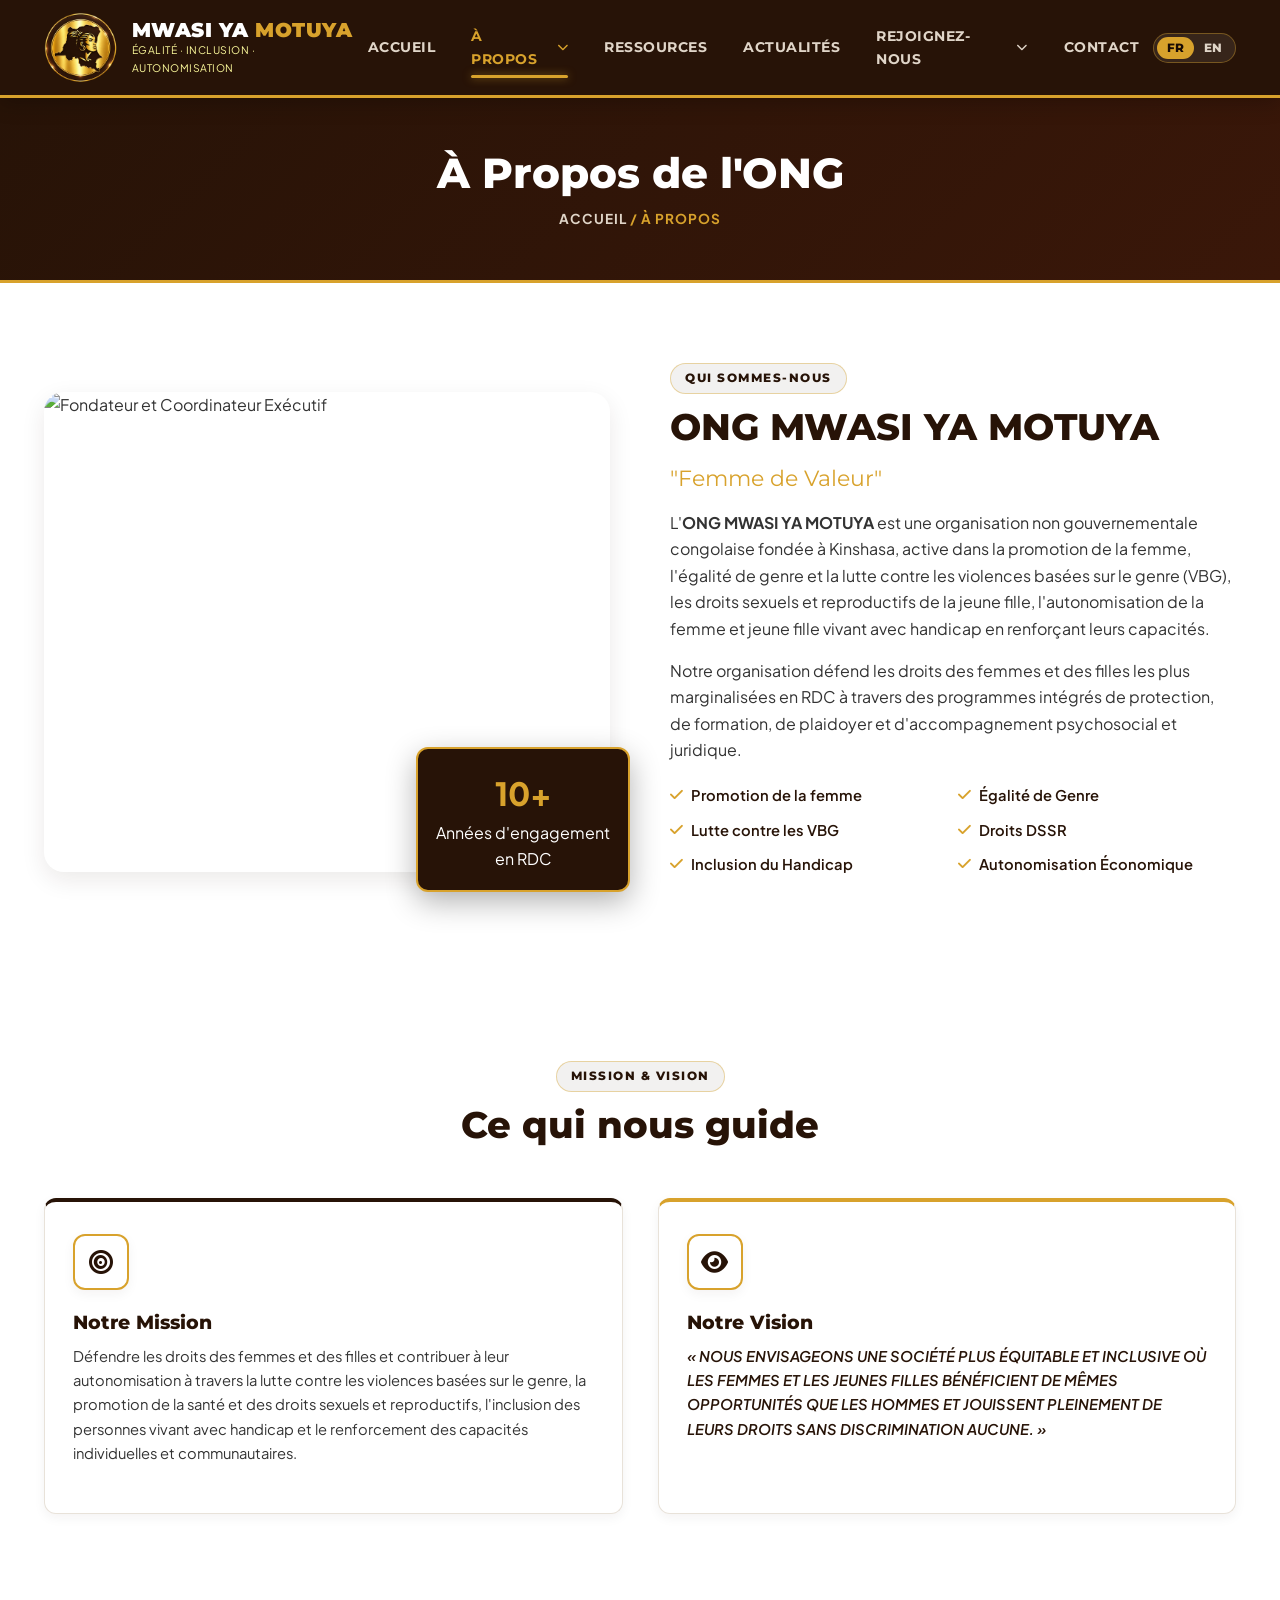
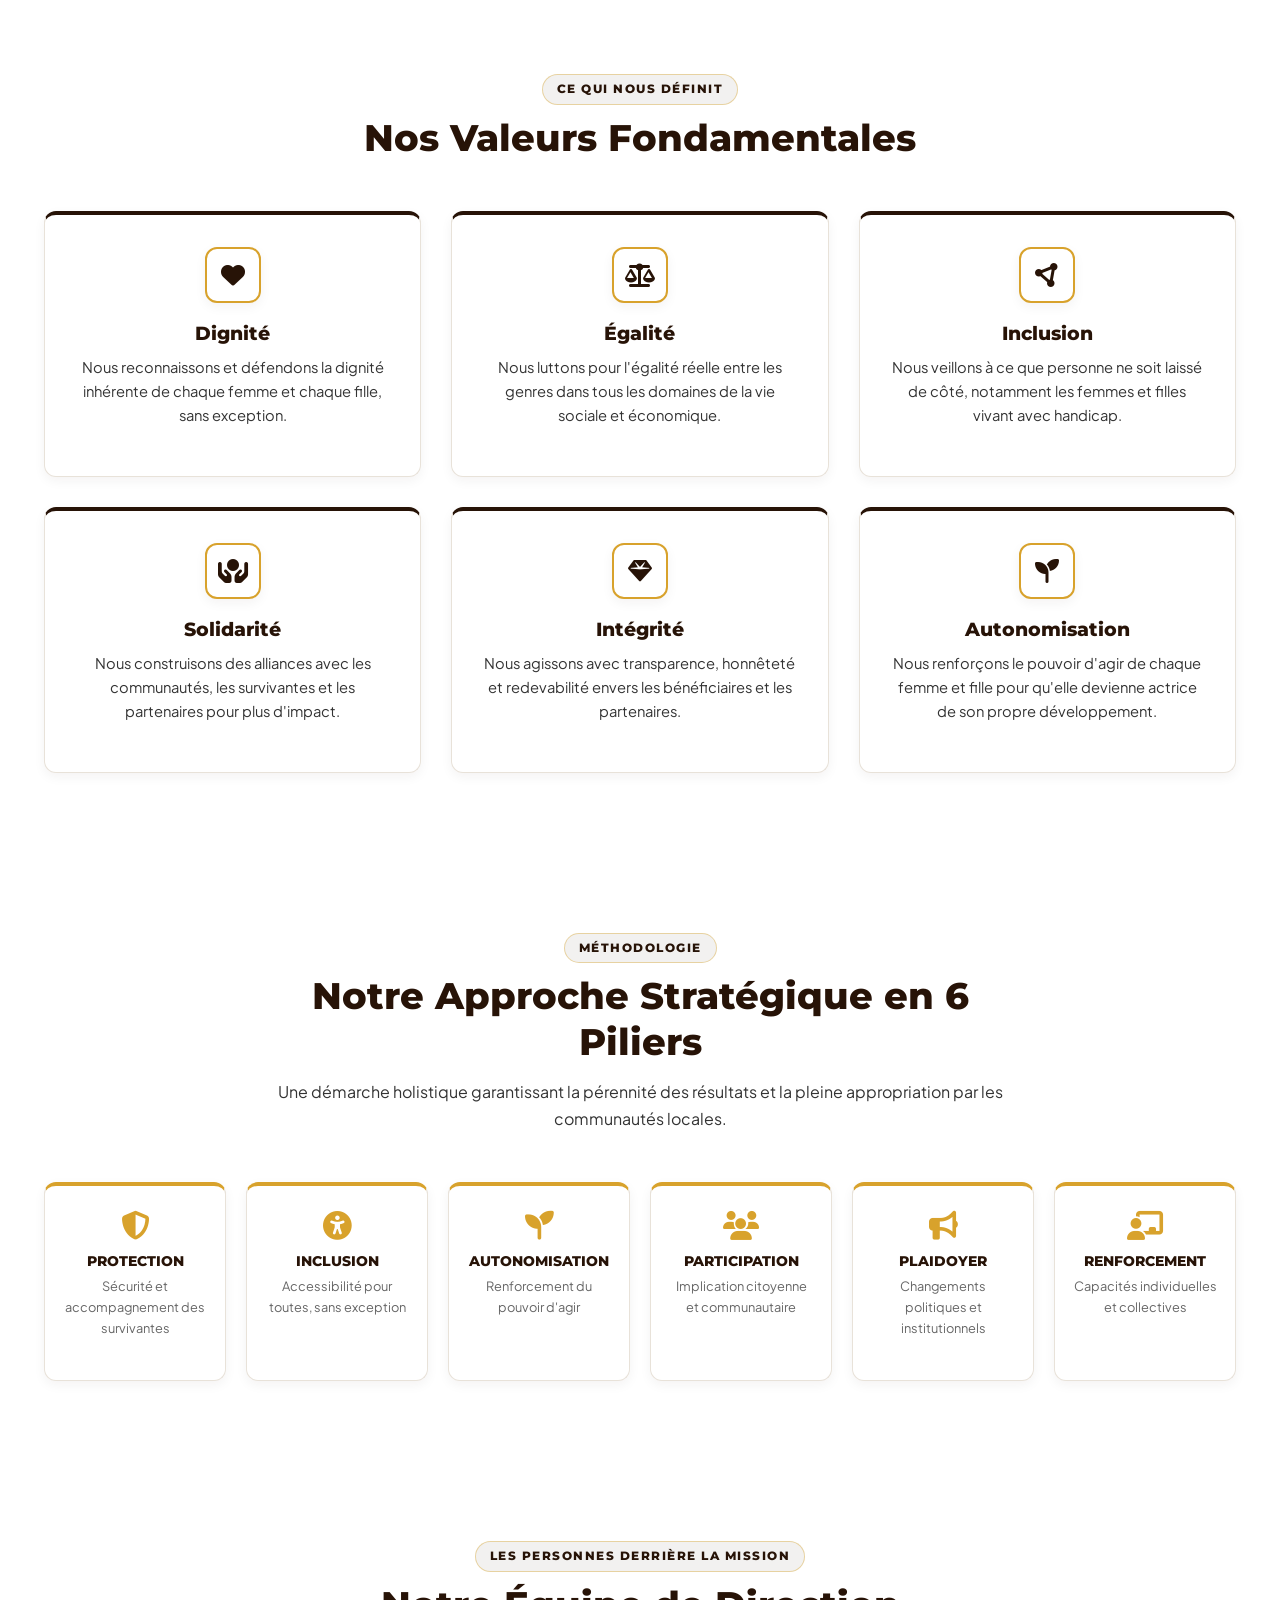
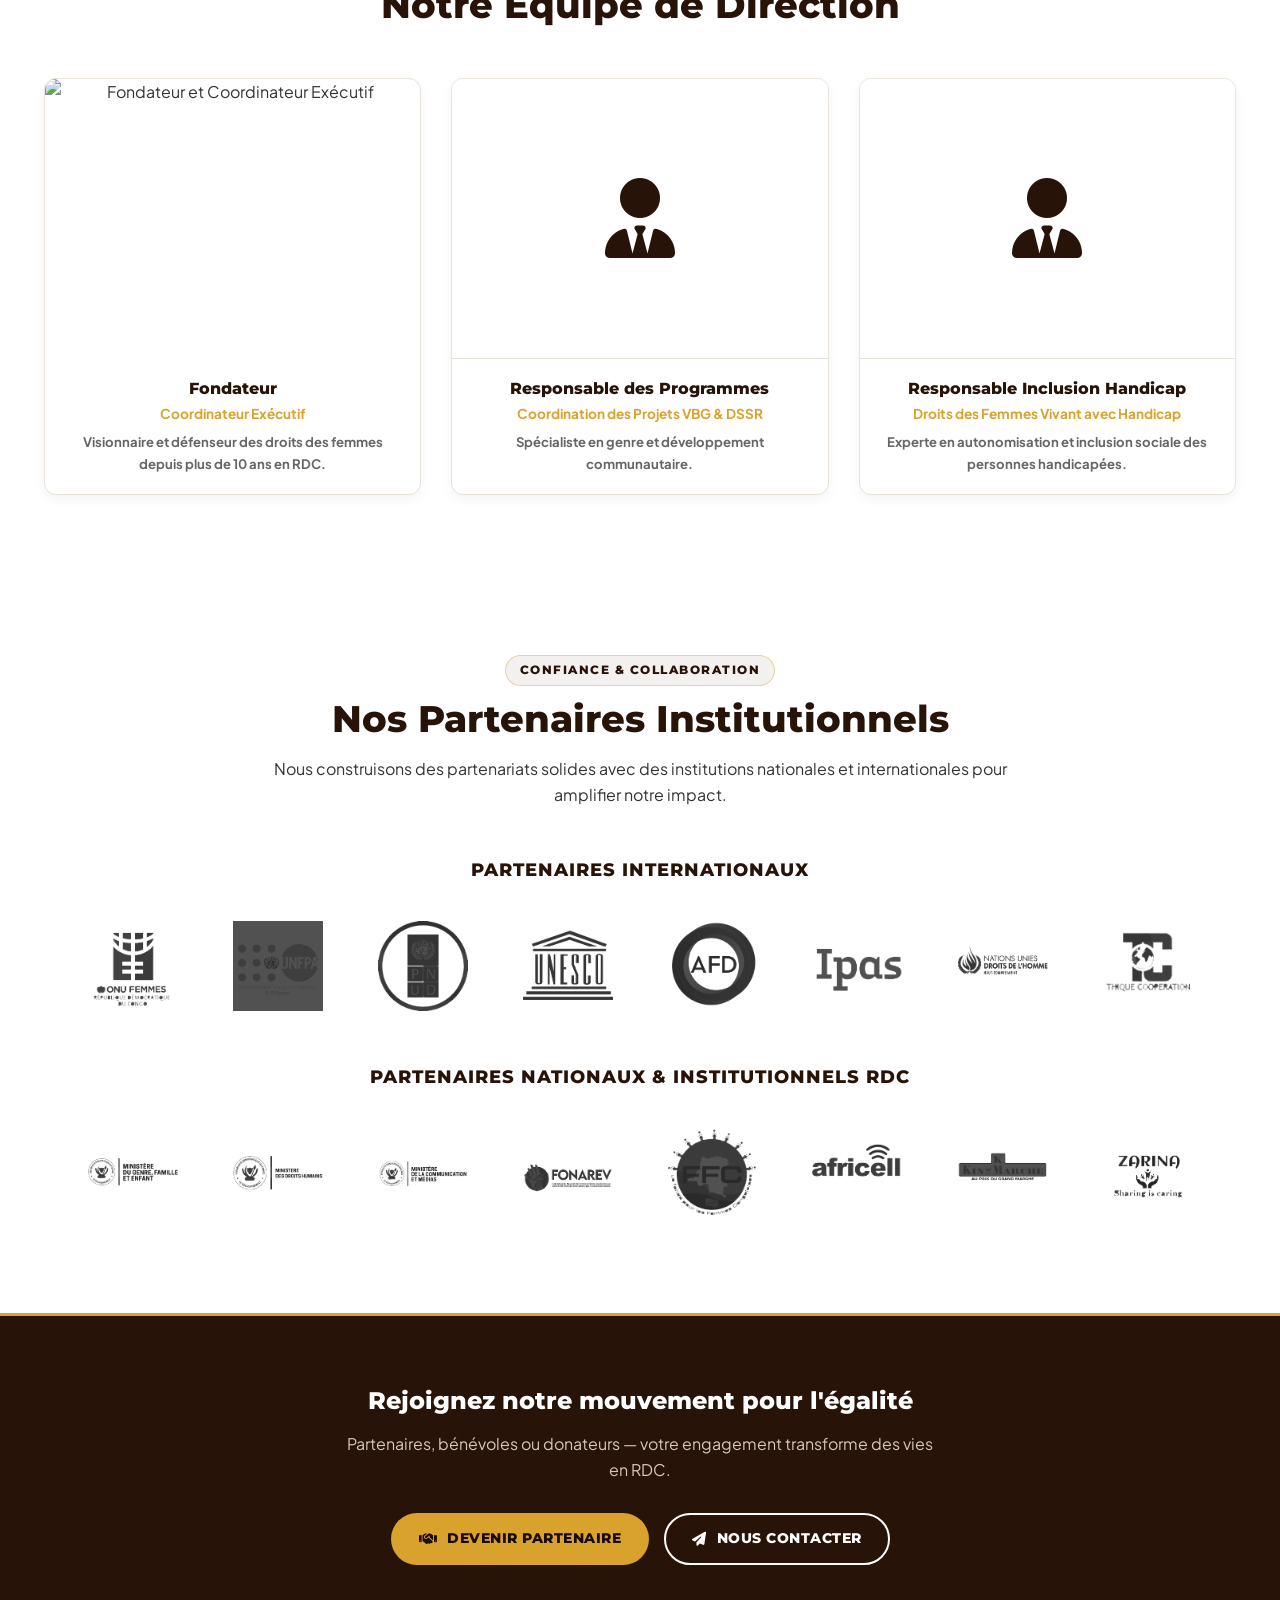
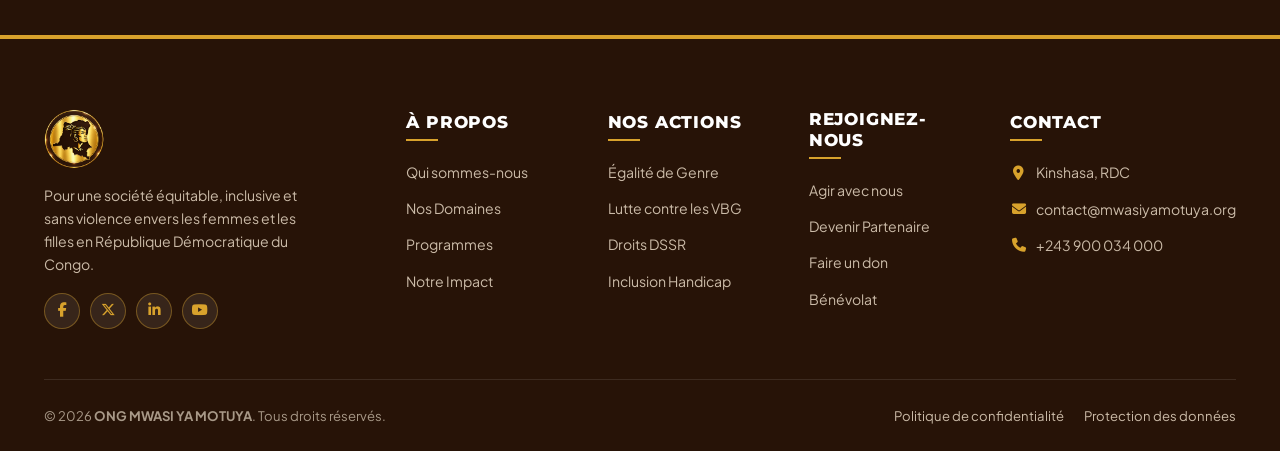
==== commit 138885b1: "Mise à jour du site Mwasi Ya Motuya" ====
--- a/a-propos.html
+++ b/a-propos.html
@@ -300,7 +300,7 @@
       <div><h4>À Propos</h4><ul class="footer-links"><li><a href="a-propos.html">Qui sommes-nous</a></li><li><a href="nos-domaines.html">Nos Domaines</a></li><li><a href="programmes.html">Programmes</a></li><li><a href="notre-impact.html">Notre Impact</a></li></ul></div>
       <div><h4>Nos Actions</h4><ul class="footer-links"><li><a href="nos-domaines.html">Égalité de Genre</a></li><li><a href="nos-domaines.html#vbg">Lutte contre les VBG</a></li><li><a href="nos-domaines.html#dssr">Droits DSSR</a></li><li><a href="nos-domaines.html#handicap">Inclusion Handicap</a></li></ul></div>
       <div><h4>Rejoignez-nous</h4><ul class="footer-links"><li><a href="agir.html">Agir avec nous</a></li><li><a href="partenaire.html">Devenir Partenaire</a></li><li><a href="agir.html#don">Faire un don</a></li><li><a href="agir.html#benevole">Bénévolat</a></li></ul></div>
-      <div><h4>Contact</h4><ul class="footer-links"><li><a href="contact.html"><i class="fa-solid fa-location-dot" style="color:var(--color-secondary);"></i> Kinshasa, RDC</a></li><li><a href="mailto:contact@mwasiyamotuya.org"><i class="fa-solid fa-envelope" style="color:var(--color-secondary);"></i> contact@mwasiyamotuya.org</a></li><li><a href="tel:+243810000000"><i class="fa-solid fa-phone" style="color:var(--color-secondary);"></i> +243 81 000 0000</a></li></ul></div>
+      <div><h4>Contact</h4><ul class="footer-links"><li><a href="contact.html"><i class="fa-solid fa-location-dot" style="color:var(--color-secondary);"></i> Kinshasa, RDC</a></li><li><a href="mailto:contact@mwasiyamotuya.org"><i class="fa-solid fa-envelope" style="color:var(--color-secondary);"></i> contact@mwasiyamotuya.org</a></li><li><a href="tel:+243810000000"><i class="fa-solid fa-phone" style="color:var(--color-secondary);"></i> +243 900 034 000</a></li></ul></div>
     </div>
     <div class="footer-bottom">
       <span>© 2026 <strong>ONG MWASI YA MOTUYA</strong>. Tous droits réservés.</span>
--- a/css/styles.css
+++ b/css/styles.css
@@ -316,7 +316,7 @@
    ========================================================================== */
 .hero-banner {
   position: relative;
-  background: linear-gradient(135deg, rgba(39, 19, 7, 0.92) 0%, rgba(20, 8, 2, 0.95) 100%), url('../img/7.jpg') center/cover no-repeat;
+  background: linear-gradient(135deg, rgba(39, 19, 7, 0.60) 0%, rgba(20, 8, 2, 0.60) 100%), url('../img/7.jpg') center/cover no-repeat;
   min-height: 75vh;
   display: flex;
   align-items: center;
@@ -652,6 +652,17 @@
   color: #cbbba8;
   font-size: 0.88rem;
   transition: var(--transition);
+  display: inline-flex;
+  align-items: center;
+  gap: 0.5rem;
+  white-space: nowrap;
+}
+
+.footer-links a i {
+  display: inline-flex;
+  align-items: center;
+  justify-content: center;
+  min-width: 18px;
 }
 
 .footer-links a:hover {
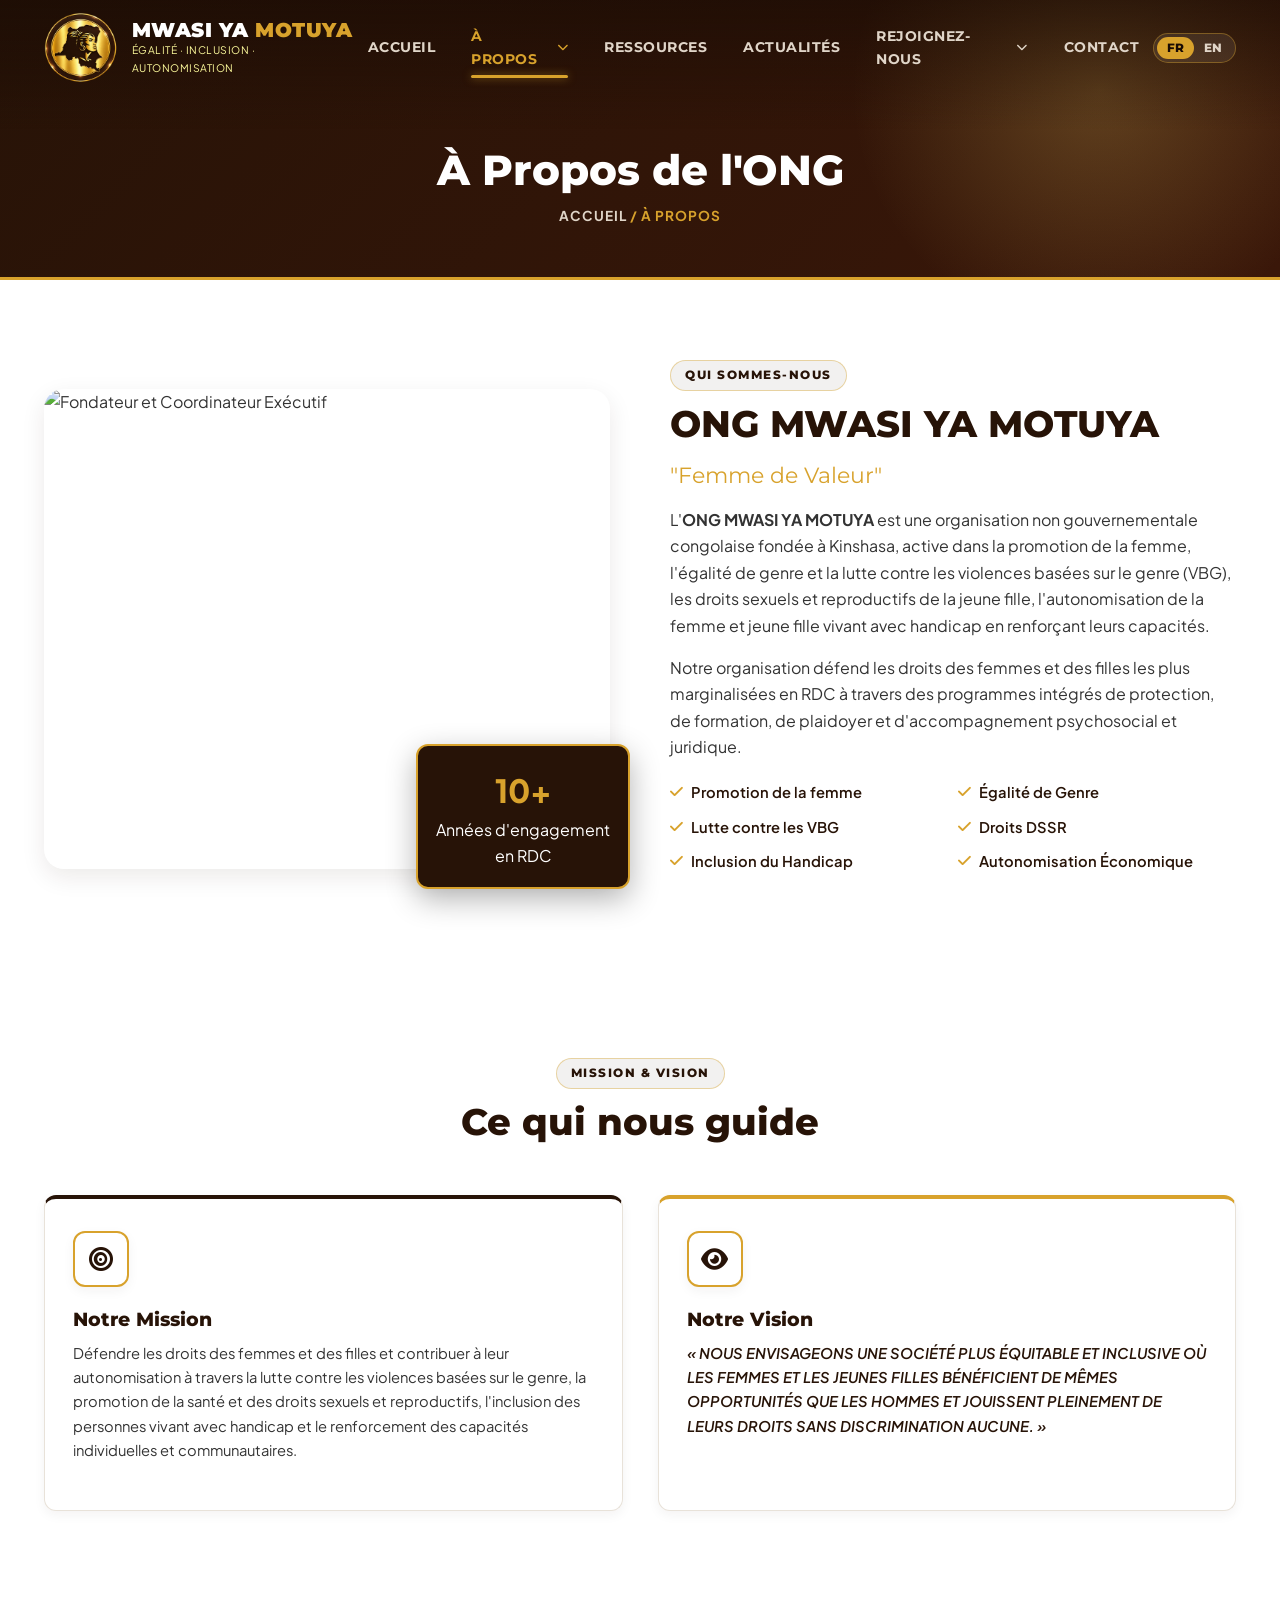
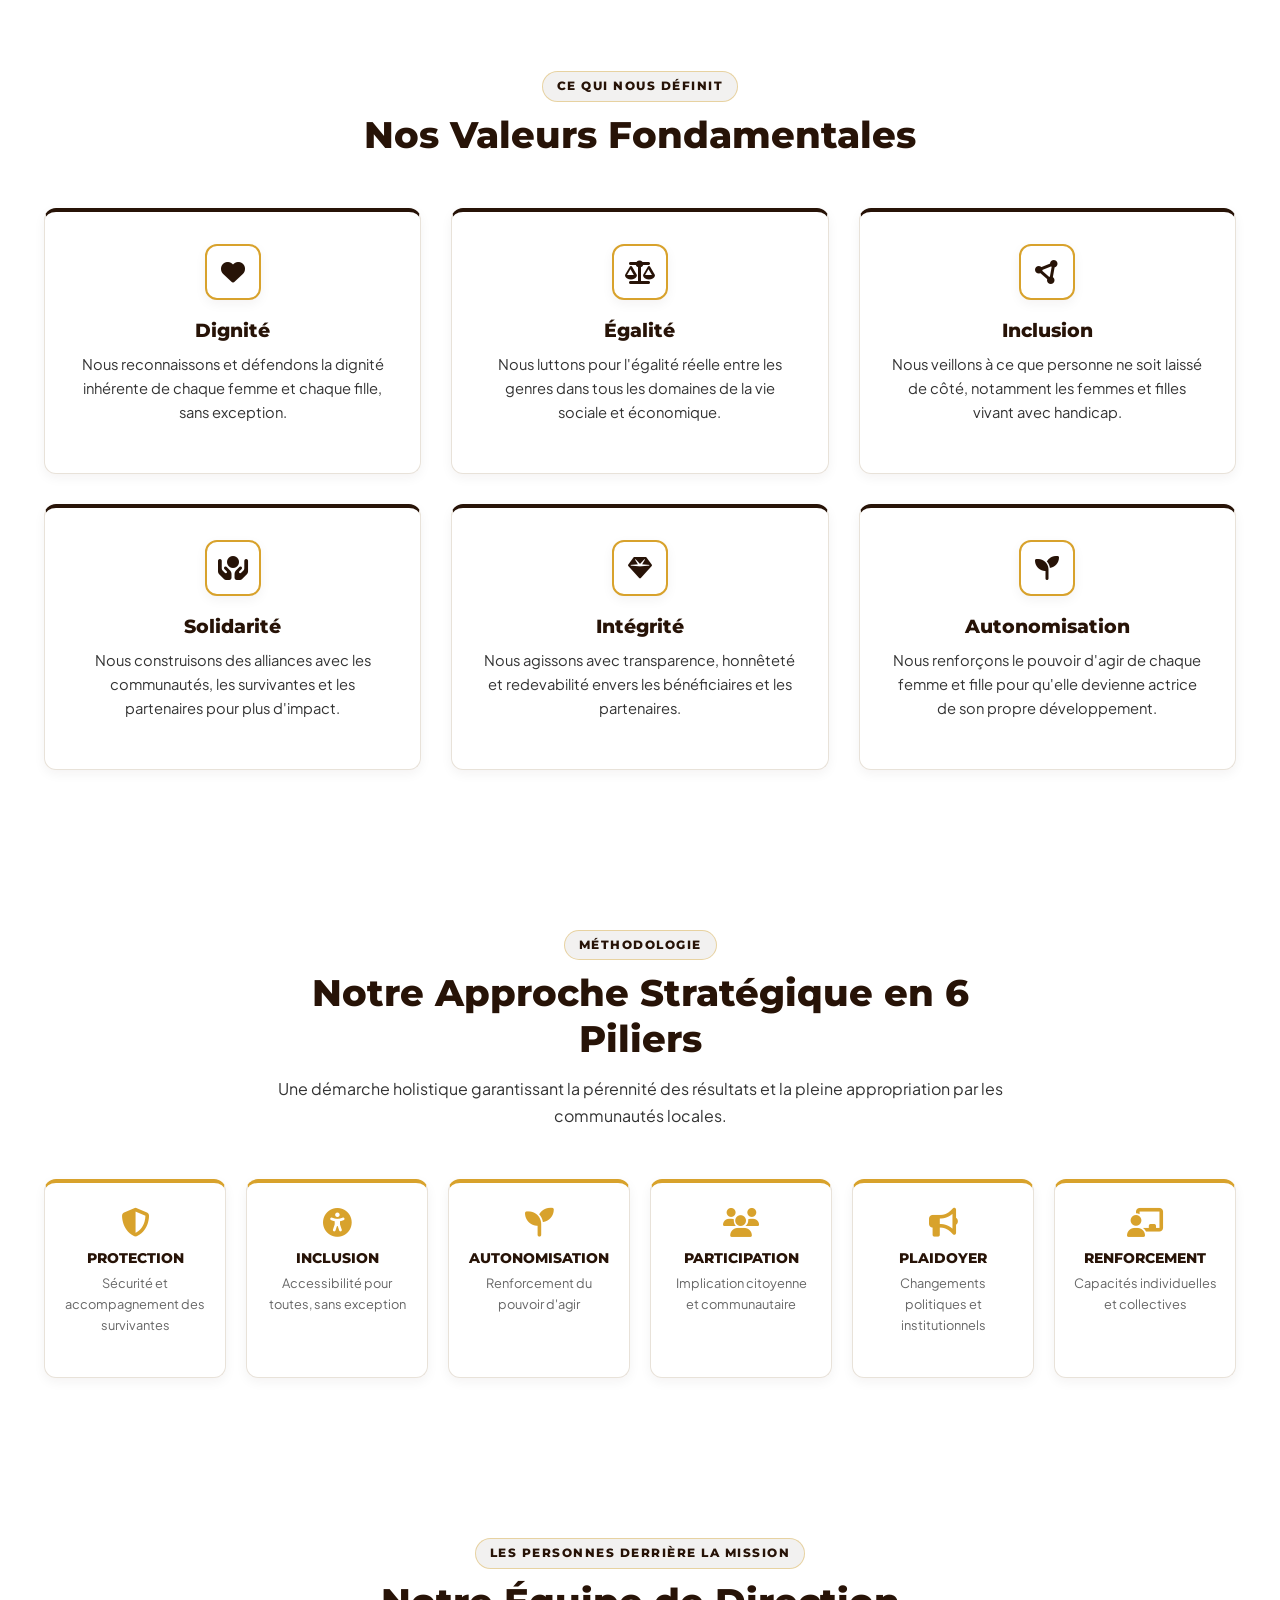
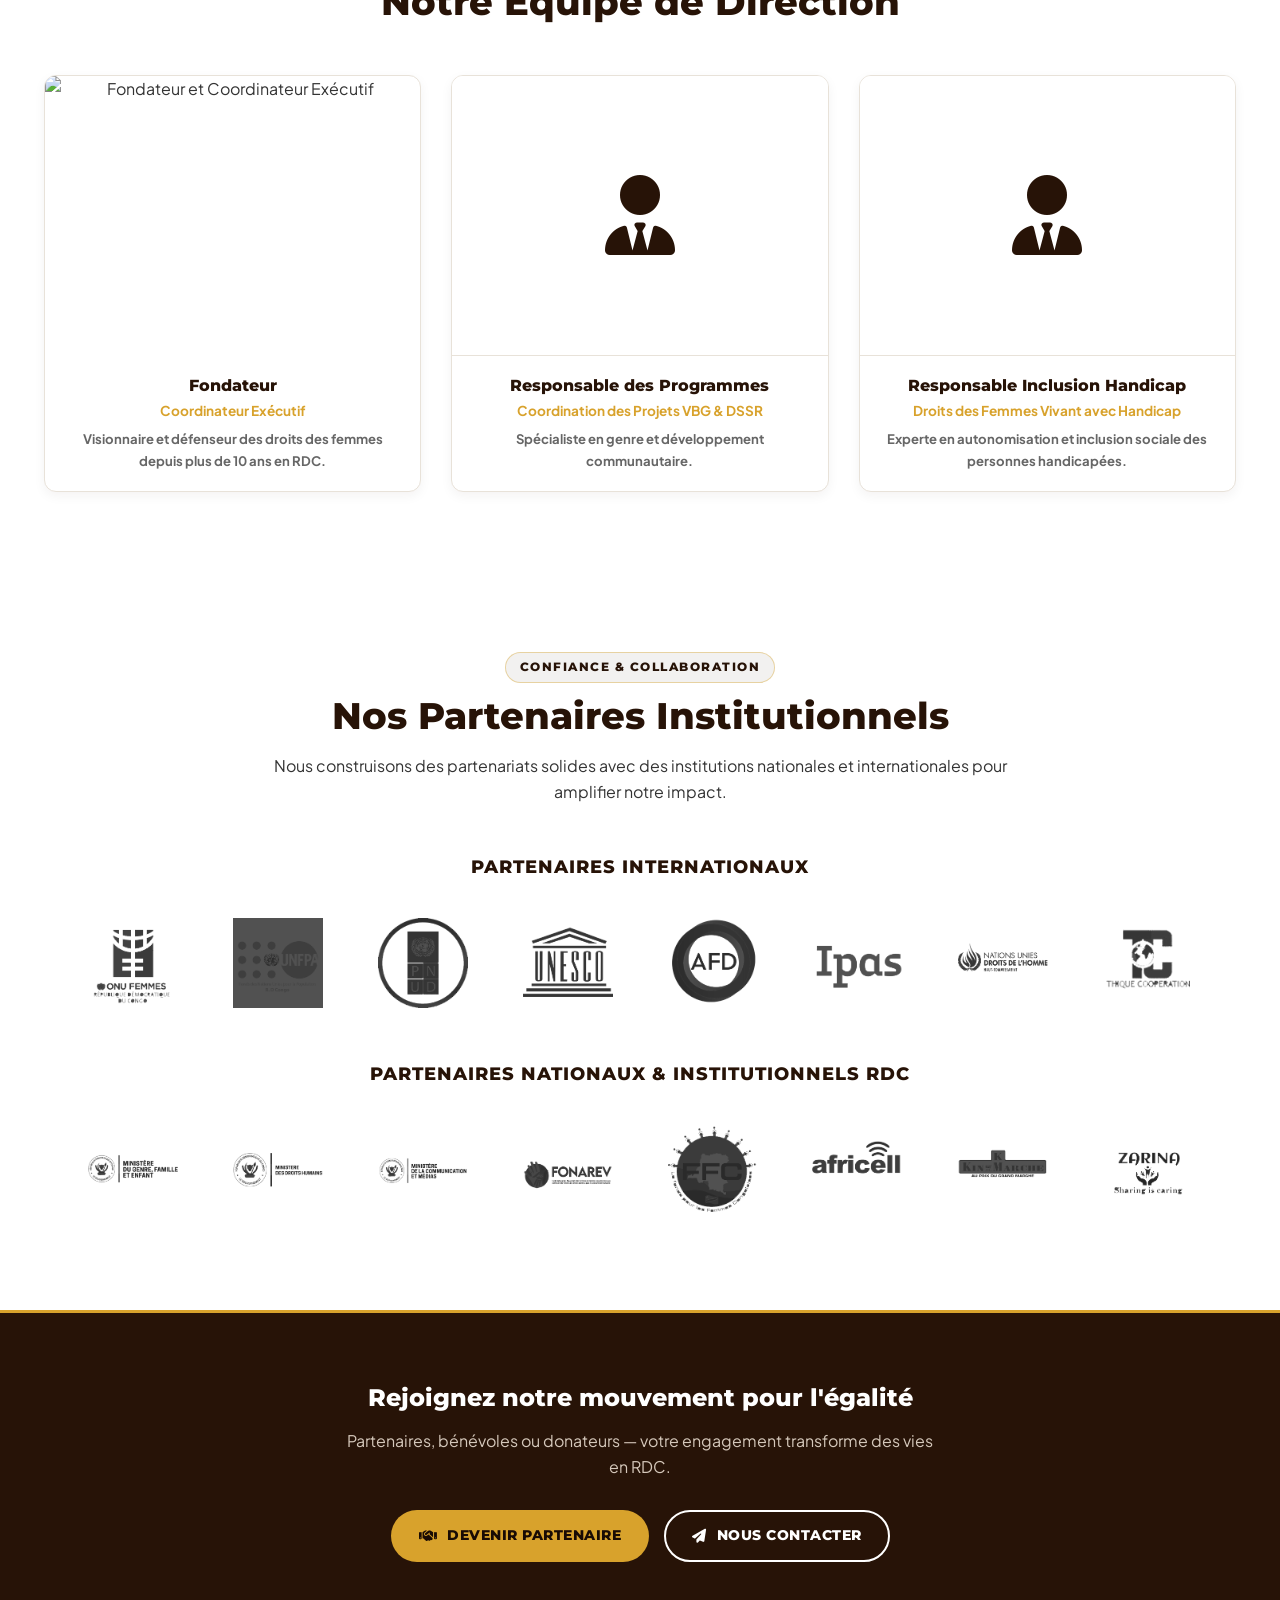
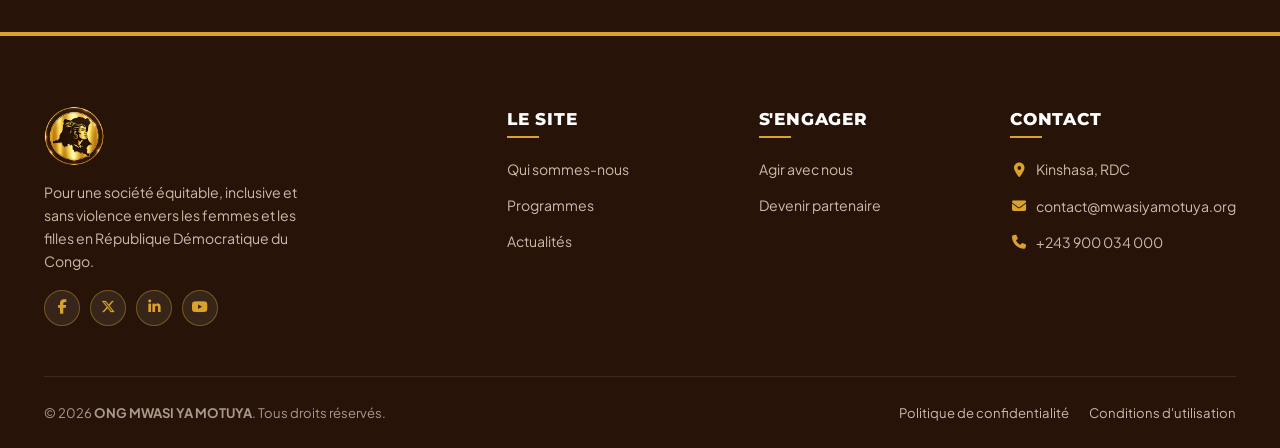
==== commit 63b7df73: "Mise à jour du site" ====
--- a/a-propos.html
+++ b/a-propos.html
@@ -10,8 +10,11 @@
   <link rel="preconnect" href="https://fonts.gstatic.com" crossorigin>
   <link href="https://fonts.googleapis.com/css2?family=Montserrat:wght@400;500;600;700;800;900&family=Plus+Jakarta+Sans:wght@300;400;500;600;700&display=swap" rel="stylesheet">
   <link rel="stylesheet" href="https://cdnjs.cloudflare.com/ajax/libs/font-awesome/6.5.1/css/all.min.css">
+  <script src="js/boot.js"></script>
   <link rel="stylesheet" href="css/styles.css">
   <link rel="stylesheet" href="css/components.css">
+  <link rel="stylesheet" href="css/header.css">
+  <link rel="stylesheet" href="css/motion.css">
 </head>
 <body>
 
@@ -297,17 +300,18 @@
           <a href="#" class="social-btn"><i class="fa-brands fa-youtube"></i></a>
         </div>
       </div>
-      <div><h4>À Propos</h4><ul class="footer-links"><li><a href="a-propos.html">Qui sommes-nous</a></li><li><a href="nos-domaines.html">Nos Domaines</a></li><li><a href="programmes.html">Programmes</a></li><li><a href="notre-impact.html">Notre Impact</a></li></ul></div>
-      <div><h4>Nos Actions</h4><ul class="footer-links"><li><a href="nos-domaines.html">Égalité de Genre</a></li><li><a href="nos-domaines.html#vbg">Lutte contre les VBG</a></li><li><a href="nos-domaines.html#dssr">Droits DSSR</a></li><li><a href="nos-domaines.html#handicap">Inclusion Handicap</a></li></ul></div>
-      <div><h4>Rejoignez-nous</h4><ul class="footer-links"><li><a href="agir.html">Agir avec nous</a></li><li><a href="partenaire.html">Devenir Partenaire</a></li><li><a href="agir.html#don">Faire un don</a></li><li><a href="agir.html#benevole">Bénévolat</a></li></ul></div>
+      <div><h4>Le site</h4><ul class="footer-links"><li><a href="a-propos.html">Qui sommes-nous</a></li><li><a href="programmes.html">Programmes</a></li><li><a href="actualites.html">Actualités</a></li></ul></div>
+      <div><h4>S'engager</h4><ul class="footer-links"><li><a href="agir.html">Agir avec nous</a></li><li><a href="partenaire.html">Devenir partenaire</a></li></ul></div>
       <div><h4>Contact</h4><ul class="footer-links"><li><a href="contact.html"><i class="fa-solid fa-location-dot" style="color:var(--color-secondary);"></i> Kinshasa, RDC</a></li><li><a href="mailto:contact@mwasiyamotuya.org"><i class="fa-solid fa-envelope" style="color:var(--color-secondary);"></i> contact@mwasiyamotuya.org</a></li><li><a href="tel:+243810000000"><i class="fa-solid fa-phone" style="color:var(--color-secondary);"></i> +243 900 034 000</a></li></ul></div>
     </div>
     <div class="footer-bottom">
       <span>© 2026 <strong>ONG MWASI YA MOTUYA</strong>. Tous droits réservés.</span>
-      <div style="display:flex;gap:20px;flex-wrap:wrap;"><a href="#" style="color:#cbbba8;font-size:0.82rem;">Politique de confidentialité</a><a href="#" style="color:#cbbba8;font-size:0.82rem;">Protection des données</a></div>
+      <div style="display:flex;gap:20px;flex-wrap:wrap;"><a href="#" style="color:#cbbba8;font-size:0.82rem;">Politique de confidentialité</a><a href="#" style="color:#cbbba8;font-size:0.82rem;">Conditions d'utilisation</a></div>
     </div>
   </div>
 </footer>
 <script src="js/main.js"></script>
+<script src="js/header.js"></script>
+<script src="js/motion.js"></script>
 </body>
 </html>
--- a/css/styles.css
+++ b/css/styles.css
@@ -616,7 +616,7 @@
 
 .footer-grid {
   display: grid;
-  grid-template-columns: 2fr repeat(4, 1fr);
+  grid-template-columns: 2fr repeat(3, 1fr);
   gap: 40px;
   margin-bottom: 50px;
 }
@@ -692,6 +692,10 @@
 }
 
 @media (max-width: 868px) {
+  .footer-grid { grid-template-columns: 1fr; gap: 28px; }
+  .footer-grid > * { min-width: 0; }
+  .footer-links a { overflow-wrap: anywhere; }
+
   .navbar {
     height: 85px; /* Larger navbar height for mobile/tablet */
   }
--- a/css/header.css
+++ b/css/header.css
@@ -0,0 +1,49 @@
+/* ==========================================================================
+   HEADER — transparent en haut de page, couleur primaire au défilement
+   ========================================================================== */
+:root { --header-h: 95px; }
+@media (max-width: 868px) { :root { --header-h: 85px; } }
+
+html { scroll-padding-top: calc(var(--header-h) + 10px); }
+
+.site-header {
+  position: fixed; top: 0; left: 0; right: 0;
+  background-color: transparent;
+  border-bottom: 3px solid transparent;
+  box-shadow: none;
+  transition: background-color .45s ease, border-color .45s ease, box-shadow .45s ease;
+}
+/* léger dégradé pour garder le menu lisible sur la photo */
+.site-header::before {
+  content: ''; position: absolute; left: 0; right: 0; top: 0; bottom: -34px; z-index: -1;
+  background: linear-gradient(rgba(25,11,4,.62), rgba(25,11,4,0));
+  pointer-events: none; transition: opacity .45s ease;
+}
+.site-header.is-scrolled,
+.site-header.menu-open {
+  background-color: var(--color-primary);
+  border-bottom-color: var(--color-secondary);
+  box-shadow: 0 4px 20px rgba(0,0,0,.25);
+}
+.site-header.is-scrolled::before,
+.site-header.menu-open::before { opacity: 0; }
+
+@media (min-width: 869px) {
+  .navbar { transition: height .35s ease; }
+  .brand-logo img { transition: height .35s ease, transform .3s ease; }
+  .site-header.is-scrolled .navbar { height: 80px; }
+  .site-header.is-scrolled .brand-logo img { height: 60px; }
+}
+
+/* Le header flottant recouvre le haut des bannières : on compense */
+.hero-banner { padding-top: calc(var(--header-h) + 60px); min-height: 85vh; }
+.page-banner { padding-top: calc(var(--header-h) + 50px); }
+
+/* Focus visibles */
+.nav-link:focus-visible, .dropdown-link:focus-visible, .lang-btn:focus-visible, .mobile-toggle:focus-visible, .brand-logo:focus-visible {
+  outline: 3px solid var(--color-accent); outline-offset: 2px;
+}
+/* Sous-menus ouverts au clavier (desktop) */
+@media (min-width: 869px) {
+  .nav-item.has-dropdown:focus-within .dropdown-menu { opacity: 1; visibility: visible; transform: translateY(0); }
+}
--- a/css/motion.css
+++ b/css/motion.css
@@ -0,0 +1,95 @@
+/* ==========================================================================
+   MOTION DESIGN — langage d'animation commun à toutes les pages
+   Principe : tout est visible sans JS ; les états masqués n'existent que si
+   html.js-motion est présent, et un filet de sécurité les lève toujours.
+   ========================================================================== */
+:root { --ease-out: cubic-bezier(.22,.8,.3,1); }
+
+/* Barre de progression dorée */
+.scroll-progress {
+  position: absolute; left: 0; bottom: -3px; height: 3px; width: 100%;
+  background: linear-gradient(90deg, #D4A017, #F9D76B);
+  transform: scaleX(0); transform-origin: left; pointer-events: none;
+}
+
+/* Apparition au défilement */
+.js-motion .reveal {
+  opacity: 0; transform: translateY(26px);
+  transition: opacity .8s var(--ease-out) var(--d, 0s), transform .8s var(--ease-out) var(--d, 0s);
+}
+.js-motion .reveal.reveal-left  { transform: translateX(-34px); }
+.js-motion .reveal.reveal-right { transform: translateX(34px); }
+.js-motion .reveal.reveal-zoom  { transform: scale(.94); }
+.js-motion .reveal.is-visible { opacity: 1; transform: none; }
+
+/* Images : rideau doré léger */
+.js-motion .reveal-img { position: relative; overflow: hidden; }
+.js-motion .reveal-img::after {
+  content: ''; position: absolute; inset: 0; background: var(--color-primary);
+  transform: scaleY(1); transform-origin: bottom; transition: transform 1s var(--ease-out) var(--d, 0s); pointer-events: none; z-index: 2;
+}
+.js-motion .reveal-img.is-visible::after { transform: scaleY(0); }
+
+/* Hero : image qui respire + texte séquencé (démarre après le splash) */
+.hero-banner { background: var(--color-primary); overflow: hidden; isolation: isolate; }
+.hero-banner::before, .hero-banner::after { content: ''; position: absolute; inset: 0; z-index: -1; }
+.hero-banner::before { background: url('../img/7.jpg') center/cover no-repeat; transform-origin: 60% 40%; animation: heroDrift 24s ease-in-out infinite alternate; }
+.hero-banner::after { background: linear-gradient(135deg, rgba(39,19,7,.60) 0%, rgba(20,8,2,.60) 100%); }
+@keyframes heroDrift { from { transform: scale(1); } to { transform: scale(1.08) translate3d(-1%, -1%, 0); } }
+
+.js-motion .hero-content > * { opacity: 0; transform: translateY(24px); }
+.js-motion.page-ready .hero-content > * { animation: heroIn .9s var(--ease-out) forwards; }
+.js-motion.page-ready .hero-content > :nth-child(1) { animation-delay: .10s; }
+.js-motion.page-ready .hero-content > :nth-child(2) { animation-delay: .30s; }
+.js-motion.page-ready .hero-content > :nth-child(3) { animation-delay: .50s; }
+.js-motion.page-ready .hero-content > :nth-child(4) { animation-delay: .70s; }
+@keyframes heroIn { to { opacity: 1; transform: none; } }
+
+/* Bannières des pages internes */
+.js-motion .page-banner .container > * { opacity: 0; transform: translateY(16px); }
+.js-motion.page-ready .page-banner .container > * { animation: heroIn .8s var(--ease-out) forwards; }
+.js-motion.page-ready .page-banner .container > :nth-child(2) { animation-delay: .15s; }
+.page-banner { position: relative; overflow: hidden; }
+.page-banner::before {
+  content: ''; position: absolute; width: 60vmin; height: 60vmin; right: -10vmin; top: -20vmin; border-radius: 50%;
+  background: radial-gradient(circle, rgba(249,215,107,.22), rgba(212,160,23,0) 65%); animation: glowFloat 9s ease-in-out infinite alternate; pointer-events: none;
+}
+@keyframes glowFloat { to { transform: translate(-6vmin, 5vmin) scale(1.15); } }
+.page-banner .container { position: relative; z-index: 1; }
+
+/* Navigation : entrée douce */
+.js-motion .site-header .brand-logo, .js-motion .site-header .nav-item, .js-motion .site-header .lang-switcher { opacity: 0; transform: translateY(-10px); }
+.js-motion.page-ready .site-header .brand-logo, .js-motion.page-ready .site-header .nav-item, .js-motion.page-ready .site-header .lang-switcher {
+  animation: navIn .7s var(--ease-out) forwards; animation-delay: calc(var(--i, 0) * .06s);
+}
+@keyframes navIn { to { opacity: 1; transform: none; } }
+
+/* Entrée de page (pages internes : pas de splash) */
+.js-motion body { animation: pageFade .5s ease both; }
+@keyframes pageFade { from { opacity: 0; } to { opacity: 1; } }
+
+/* Micro-interactions */
+.btn { transition: transform .3s var(--ease-out), box-shadow .3s ease, background-color .3s, color .3s, border-color .3s; }
+.btn:hover { transform: translateY(-2px); box-shadow: 0 10px 22px rgba(39,19,7,.22); }
+.btn:active { transform: translateY(0); }
+.btn:focus-visible, a:focus-visible, button:focus-visible, input:focus-visible, select:focus-visible, textarea:focus-visible { outline: 3px solid var(--color-secondary); outline-offset: 3px; }
+.card-icon, .icon-wrap { transition: transform .5s var(--ease-out); }
+.card-item:hover .card-icon, .feature-item:hover .icon-wrap { transform: translateY(-3px) rotate(-6deg) scale(1.06); }
+.impact-stat .icon { transition: transform .5s var(--ease-out); }
+.impact-stat:hover .icon { transform: scale(1.12); }
+
+/* Accessibilité : réduction des animations */
+@media (prefers-reduced-motion: reduce) {
+  html { scroll-behavior: auto; }
+  *, *::before, *::after { animation-duration: .001ms !important; animation-delay: 0s !important; animation-iteration-count: 1 !important; transition-duration: .001ms !important; transition-delay: 0s !important; }
+  .js-motion .reveal, .js-motion .hero-content > *, .js-motion .page-banner .container > *,
+  .js-motion .site-header .brand-logo, .js-motion .site-header .nav-item, .js-motion .site-header .lang-switcher { opacity: 1 !important; transform: none !important; }
+  .js-motion .reveal-img::after { display: none; }
+  .partners-track { animation: none !important; }
+}
+
+/* Mobile / tablette : pas de glissement latéral (évite tout débordement horizontal) */
+@media (max-width: 868px) {
+  .js-motion .reveal.reveal-left, .js-motion .reveal.reveal-right { transform: translateY(24px); }
+  .js-motion .reveal.is-visible { transform: none; }
+}
